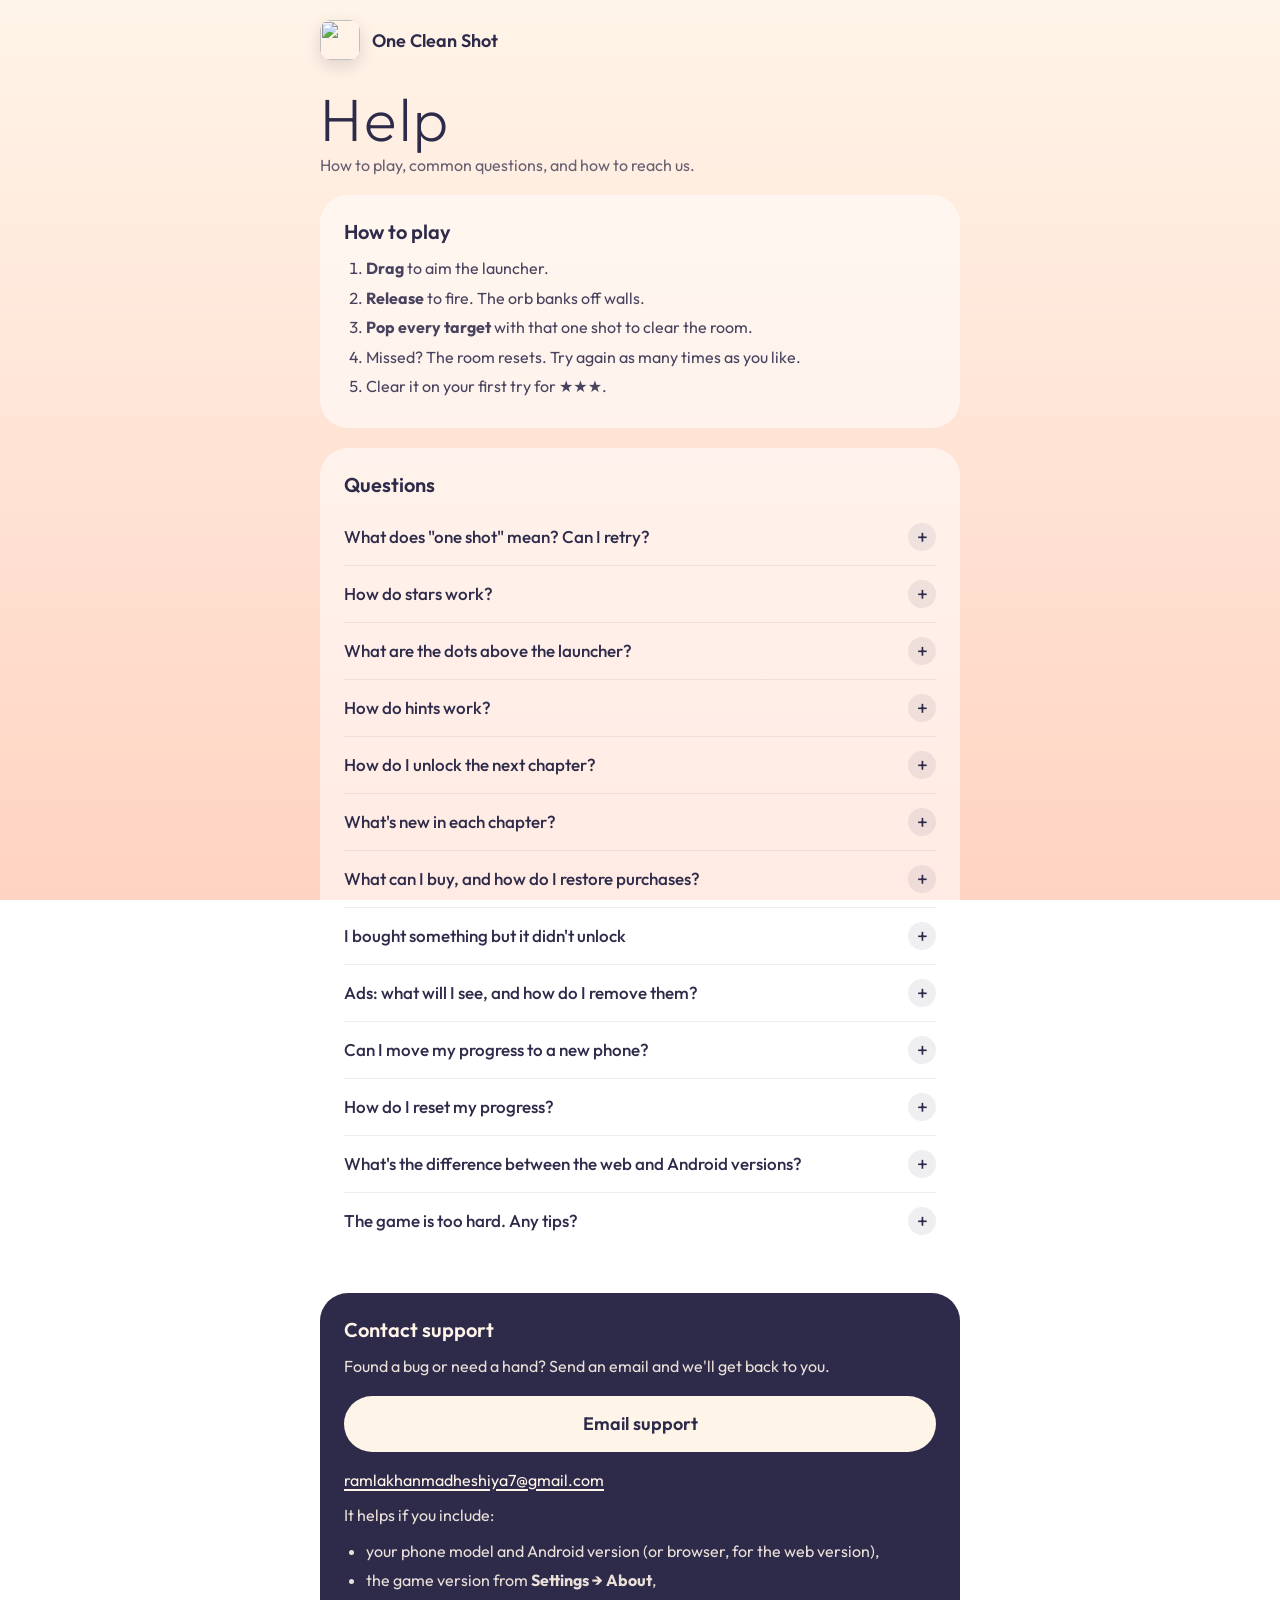
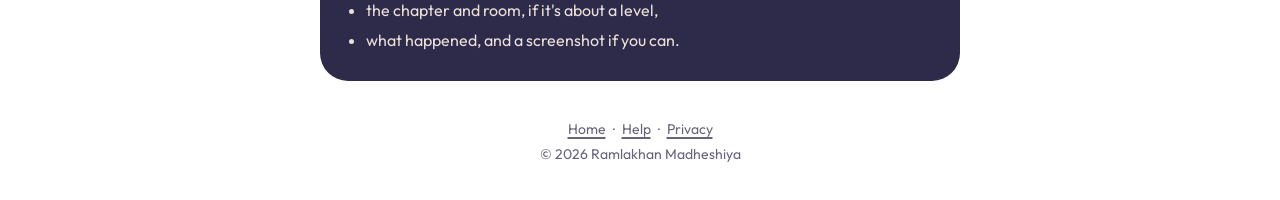
==== web/help/index.html @ 8e04a860 "One shot per room, Drift chapter, paced levels, shop and sharing - One shot per room: a miss resets " ====
<!doctype html>
<html lang="en">
<head>
<meta charset="utf-8">
<meta name="viewport" content="width=device-width, initial-scale=1, viewport-fit=cover">
<title>Help · One Clean Shot</title>
<meta name="description" content="How to play One Clean Shot, answers to common questions about stars, hints, chapters, purchases and ads, and how to contact support.">
<meta name="theme-color" content="#FFF4E8">
<link rel="icon" href="../icon.svg" type="image/svg+xml">
<link rel="preconnect" href="https://fonts.googleapis.com">
<link rel="preconnect" href="https://fonts.gstatic.com" crossorigin>
<link href="https://fonts.googleapis.com/css2?family=Outfit:wght@250;400;500;600&display=swap" rel="stylesheet">
<style>
  :root {
    --ink: #2D2A4A; --muted: rgba(45,42,74,.72); --body: rgba(45,42,74,.88); --faint: rgba(45,42,74,.08);
    --top: #FFF4E8; --bottom: #FFD3C2; --accent: #FF8A5B; --target: #FF5D5D;
  }
  * { box-sizing: border-box; }
  html, body { margin: 0; min-height: 100%; }
  body {
    font-family: Outfit, system-ui, -apple-system, "Segoe UI", sans-serif;
    color: var(--ink);
    background: linear-gradient(180deg, var(--top), var(--bottom)) fixed;
    padding: max(20px, env(safe-area-inset-top)) max(16px, env(safe-area-inset-right)) max(32px, env(safe-area-inset-bottom)) max(16px, env(safe-area-inset-left));
    -webkit-font-smoothing: antialiased;
    overflow-wrap: break-word;
  }
  .wrap { max-width: 640px; margin: 0 auto; }
  a { color: var(--ink); text-decoration-thickness: 1.5px; text-underline-offset: 3px; }
  a:focus-visible, summary:focus-visible { outline: 3px solid var(--accent); outline-offset: 3px; border-radius: 8px; }
  .skip { position: absolute; left: -9999px; }
  .skip:focus { left: 16px; top: 16px; background: var(--ink); color: var(--top); padding: 10px 16px; border-radius: 999px; z-index: 10; }
  .site { display: flex; align-items: center; gap: 12px; font-weight: 600; font-size: 18px; text-decoration: none; width: fit-content; }
  .site img { width: 40px; height: 40px; border-radius: 11px; box-shadow: 0 6px 16px rgba(45,42,74,.15); }
  h1 { font-weight: 250; font-size: clamp(40px, 11vw, 60px); letter-spacing: .04em; margin: 28px 0 4px; line-height: 1.05; }
  .lede { color: var(--muted); font-size: 16px; margin: 0 0 8px; }
  .card { background: rgba(255,255,255,.55); border-radius: 28px; padding: 24px; margin-top: 20px; }
  .card h2 { font-size: 20px; font-weight: 600; margin: 0 0 12px; }
  .card p, .card li { color: var(--body); line-height: 1.6; font-size: 16px; }
  .card p { margin: 0 0 10px; }
  .card p:last-child, .card ul:last-child, .card ol:last-child { margin-bottom: 0; }
  .card ol, .card ul { margin: 0 0 10px; padding-left: 22px; }
  .card li { margin-bottom: 4px; }
  details { border-top: 1px solid var(--faint); }
  details:first-of-type { border-top: 0; }
  summary { cursor: pointer; list-style: none; display: flex; justify-content: space-between; align-items: center; gap: 12px;
    padding: 14px 0; font-weight: 500; font-size: 17px; line-height: 1.35; }
  summary::-webkit-details-marker { display: none; }
  summary::after { content: "+"; flex: none; width: 28px; height: 28px; border-radius: 50%; background: var(--faint);
    display: grid; place-items: center; font-weight: 400; font-size: 20px; line-height: 1; transition: transform .15s ease; }
  details[open] > summary::after { transform: rotate(45deg); }
  details > div { padding: 0 0 16px; }
  .chips { list-style: none; padding: 0 !important; display: grid; gap: 8px; }
  .chips li { display: flex; gap: 12px; align-items: baseline; margin: 0; }
  .chips b { flex: none; min-width: 56px; border-radius: 10px; padding: 3px 8px; font-size: 13px; font-weight: 500; text-align: center; }
  .contact { background: var(--ink); color: var(--top); }
  .contact h2 { color: var(--top); }
  .contact p, .contact li { color: rgba(255,244,232,.9); }
  .contact a:focus-visible { outline-color: var(--accent); }
  .btn { display: flex; align-items: center; justify-content: center; gap: 10px; width: 100%; min-height: 56px; border-radius: 999px;
    background: var(--top); color: var(--ink); font: 600 18px Outfit, system-ui, sans-serif; text-decoration: none; margin: 16px 0;
    padding: 8px 16px; text-align: center; transition: transform .12s ease; }
  .btn:active { transform: scale(.96); }
  .email { font-size: 15px; word-break: break-all; }
  .email a { color: var(--top); }
  footer { color: var(--muted); font-size: 14px; margin-top: 36px; line-height: 1.8; text-align: center; }
  footer a { color: inherit; }
  footer nav a { margin: 0 4px; }
</style>
</head>
<body>
<a class="skip" href="#content">Skip to content</a>
<div class="wrap">
  <header>
    <a class="site" href="../"><img src="../icon.svg" alt="" width="40" height="40">One Clean Shot</a>
  </header>

  <main id="content">
    <h1>Help</h1>
    <p class="lede">How to play, common questions, and how to reach us.</p>

    <section class="card" aria-labelledby="how">
      <h2 id="how">How to play</h2>
      <ol>
        <li><b>Drag</b> to aim the launcher.</li>
        <li><b>Release</b> to fire. The orb banks off walls.</li>
        <li><b>Pop every target</b> with that one shot to clear the room.</li>
        <li>Missed? The room resets. Try again as many times as you like.</li>
        <li>Clear it on your first try for <b>★★★</b>.</li>
      </ol>
    </section>

    <section class="card" aria-labelledby="faq">
      <h2 id="faq">Questions</h2>

      <details>
        <summary>What does "one shot" mean? Can I retry?</summary>
        <div><p>Each attempt is a single shot: one orb that has to pop every target in the room. If it misses, the room resets so you can try again. Tries are unlimited.</p></div>
      </details>

      <details>
        <summary>How do stars work?</summary>
        <div><ul>
          <li><b>★★★</b> first try, without a hint.</li>
          <li><b>★★</b> within three tries, or first try with a hint.</li>
          <li><b>★</b> any clear after that.</li>
        </ul></div>
      </details>

      <details>
        <summary>What are the dots above the launcher?</summary>
        <div><p>They show how many bounces your shot may make in this room. Plan your angle so the orb reaches every target within that many bounces.</p></div>
      </details>

      <details>
        <summary>How do hints work?</summary>
        <div><p>You get <b>3 free hints a day</b>, refilled at midnight in your local time. If you're out, the Android app offers an optional short video to earn one more hint. It always asks first, and if no video is available the hint is free.</p></div>
      </details>

      <details>
        <summary>How do I unlock the next chapter?</summary>
        <div><p>Clear <b>15 rooms</b> in a chapter to open the next one. There are 9 chapters of 40 rooms, 360 rooms in total.</p></div>
      </details>

      <details>
        <summary>What's new in each chapter?</summary>
        <div><ul class="chips">
          <li><b style="background:#FFD3C2">Dawn</b><span>Plain walls. Learn the bank shot.</span></li>
          <li><b style="background:#B7E4DA;color:#173A45">Glass</b><span>Glass panes break after one bounce.</span></li>
          <li><b style="background:#23204A;color:#F1EEFF">Void</b><span>Dark blocks swallow the orb; round bumpers bounce it.</span></li>
          <li><b style="background:#5E4485;color:#FFF1F7">Shift</b><span>Portals send the orb somewhere else.</span></li>
          <li><b style="background:#0F1328;color:#E9EDFF">Prism</b><span>Prisms split the orb; ringed targets need two passes.</span></li>
          <li><b style="background:#C9D7B0;color:#27352A">Gate</b><span>Hit the switch to dissolve the gates.</span></li>
          <li><b style="background:#4A2A14;color:#FFF2DD">Spark</b><span>Flying through a spark adds a bounce.</span></li>
          <li><b style="background:#E8B4A6;color:#3E2430">Turn</b><span>Pivot walls turn 90° when hit.</span></li>
          <li><b style="background:#CFE3F5;color:#1E3A55">Drift</b><span>Platforms slide while the orb is flying.</span></li>
        </ul></div>
      </details>

      <details>
        <summary>What can I buy, and how do I restore purchases?</summary>
        <div><p>All purchases are optional and one-time (no subscriptions), through Google Play on Android:</p>
        <ul>
          <li><b>Complete pack</b>: everything below.</li>
          <li><b>Supporter pack</b>: no banner ads, and every hint is free.</li>
          <li><b>Every level</b>: all rooms open right away.</li>
          <li><b>Orb pack</b>: extra orb styles and trails.</li>
          <li><b>Theme pack</b>: extra colour themes.</li>
          <li><b>Tip jar</b>: a thank-you, if you'd like.</li>
        </ul>
        <p>Purchases belong to your Google account. On a new phone or after reinstalling, open the shop and tap <b>Restore purchases</b>.</p></div>
      </details>

      <details>
        <summary>I bought something but it didn't unlock</summary>
        <div><ol>
          <li>Check you're online and signed in to the same Google account you bought with.</li>
          <li>Open the shop and tap <b>Restore purchases</b>.</li>
          <li>Close the game completely and open it again.</li>
          <li>Payments can stay "pending" for a while; it unlocks once Google Play confirms it.</li>
        </ol><p>Still stuck? <a href="#contact">Contact support</a> with your Google Play order number (it starts with GPA.) and we'll sort it out.</p></div>
      </details>

      <details>
        <summary>Ads: what will I see, and how do I remove them?</summary>
        <div><p>On Android there's a small banner at the bottom, plus reward videos that only play when you choose to watch one (for a hint, or a 6-hour try of the Orb or Theme pack). There are <b>never</b> full-screen interstitial ads. The <b>Supporter pack</b> or <b>Complete pack</b> removes the banner and makes every hint free. Where consent applies, you can change it any time with <b>Settings → Ad privacy choices</b>. The web version has no ads. See the <a href="../privacy/">Privacy policy</a> for details.</p></div>
      </details>

      <details>
        <summary>Can I move my progress to a new phone?</summary>
        <div><p>Not at the moment. There's no account or cloud save, so progress and stars are stored only on the device you play on. Purchases do carry over: use <b>Restore purchases</b> on the new phone.</p></div>
      </details>

      <details>
        <summary>How do I reset my progress?</summary>
        <div><p>Go to <b>Settings → Reset progress</b>. This clears your rooms and stars on this device and can't be undone. Purchases aren't affected.</p></div>
      </details>

      <details>
        <summary>What's the difference between the web and Android versions?</summary>
        <div><p>Same rooms and rules. The web version has no ads and no purchases, and saves progress in your browser, so clearing site data erases it. The Android app adds the optional shop and shows a small banner ad.</p></div>
      </details>

      <details>
        <summary>The game is too hard. Any tips?</summary>
        <div><ul>
          <li>Count the bounce dots first: the solution makes exactly that many bounces. Then trace the path backwards from the last target.</li>
          <li>Hold your finger still for a moment while aiming: the aim slows down for fine adjustments.</li>
          <li>After a miss, the room shows your last path faintly. Nudge from there.</li>
          <li>Use a hint. You get 3 free every day.</li>
          <li>Explore: 15 clears open the next chapter, so a tough room late in a chapter never blocks you.</li>
        </ul></div>
      </details>
    </section>

    <section class="card contact" id="contact" aria-labelledby="contact-h">
      <h2 id="contact-h">Contact support</h2>
      <p>Found a bug or need a hand? Send an email and we'll get back to you.</p>
      <a class="btn" href="mailto:ramlakhanmadheshiya7@gmail.com?subject=One%20Clean%20Shot%20help">Email support</a>
      <p class="email"><a href="mailto:ramlakhanmadheshiya7@gmail.com?subject=One%20Clean%20Shot%20help">ramlakhanmadheshiya7@gmail.com</a></p>
      <p>It helps if you include:</p>
      <ul>
        <li>your phone model and Android version (or browser, for the web version),</li>
        <li>the game version from <b>Settings → About</b>,</li>
        <li>the chapter and room, if it's about a level,</li>
        <li>what happened, and a screenshot if you can.</li>
      </ul>
    </section>
  </main>

  <footer>
    <nav aria-label="Site"><a href="../">Home</a> · <a href="./" aria-current="page">Help</a> · <a href="../privacy/">Privacy</a></nav>
    © 2026 Ramlakhan Madheshiya
  </footer>
</div>
</body>
</html>
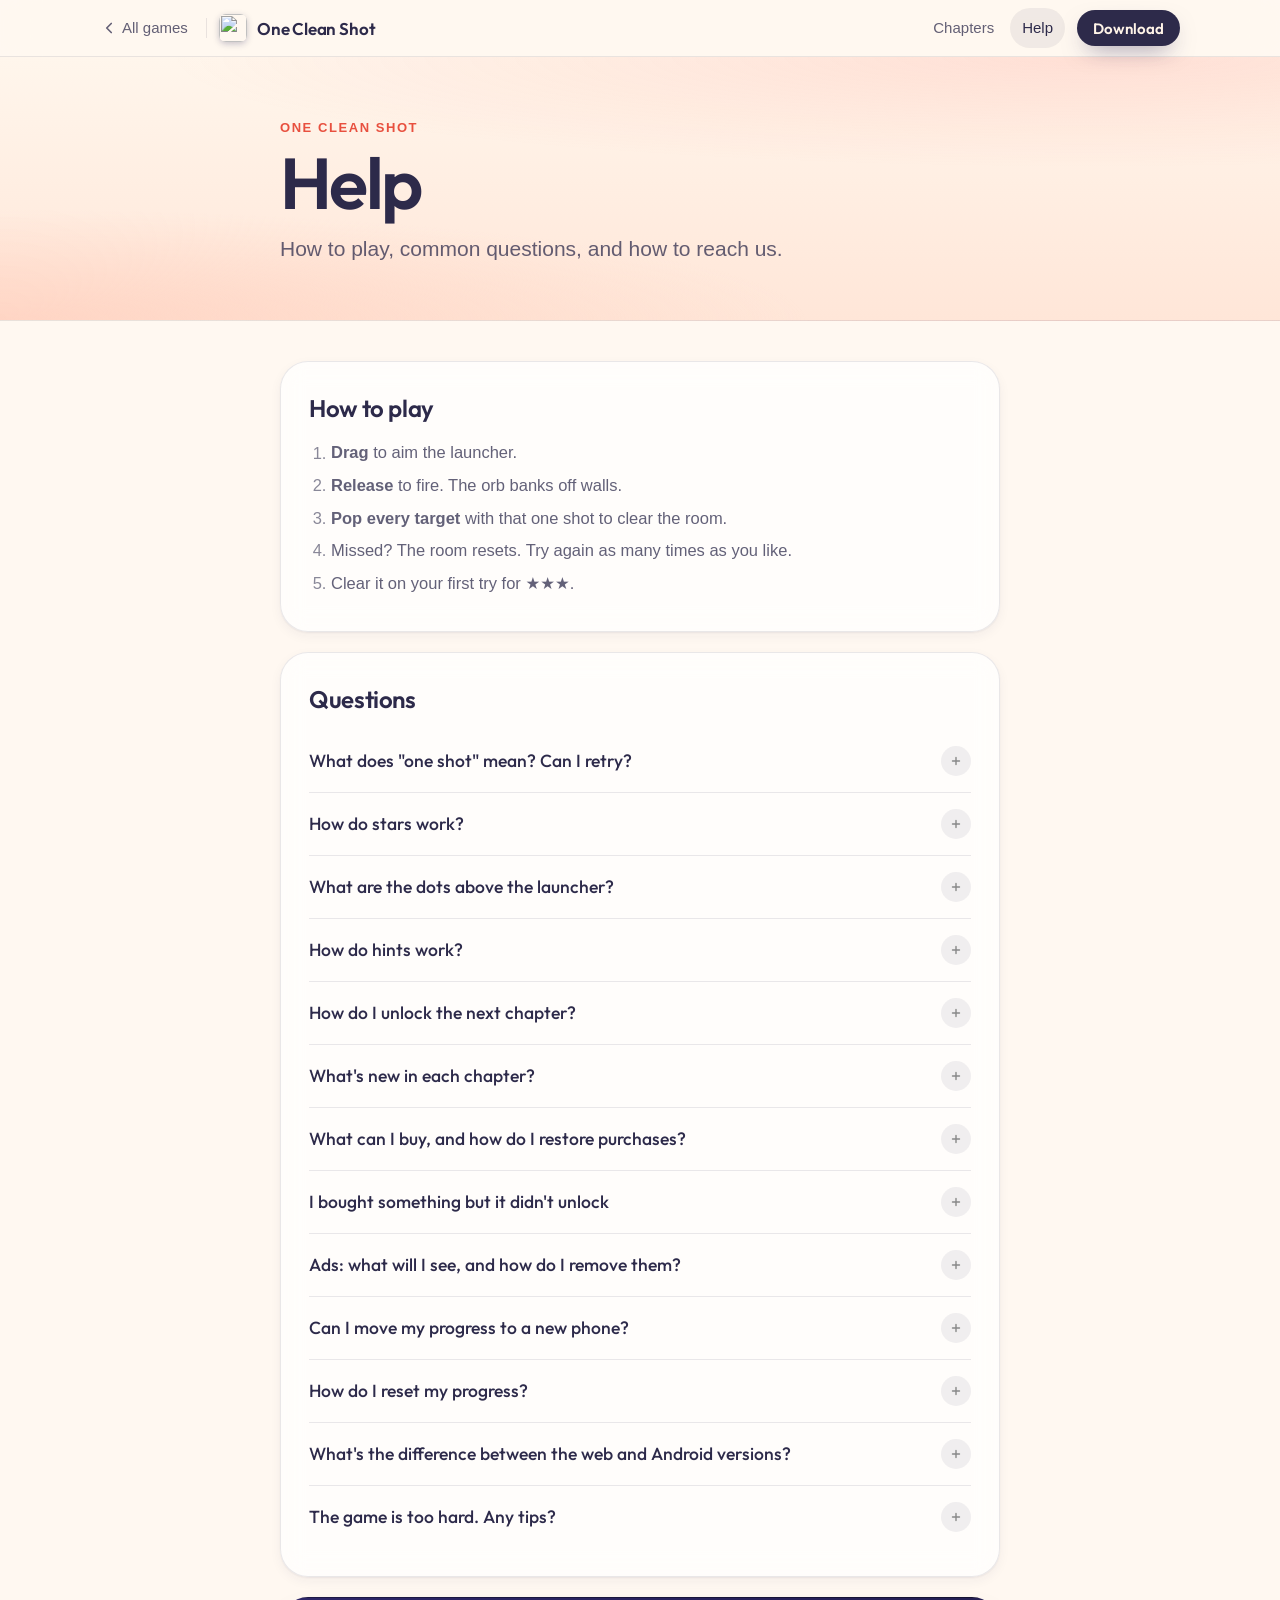
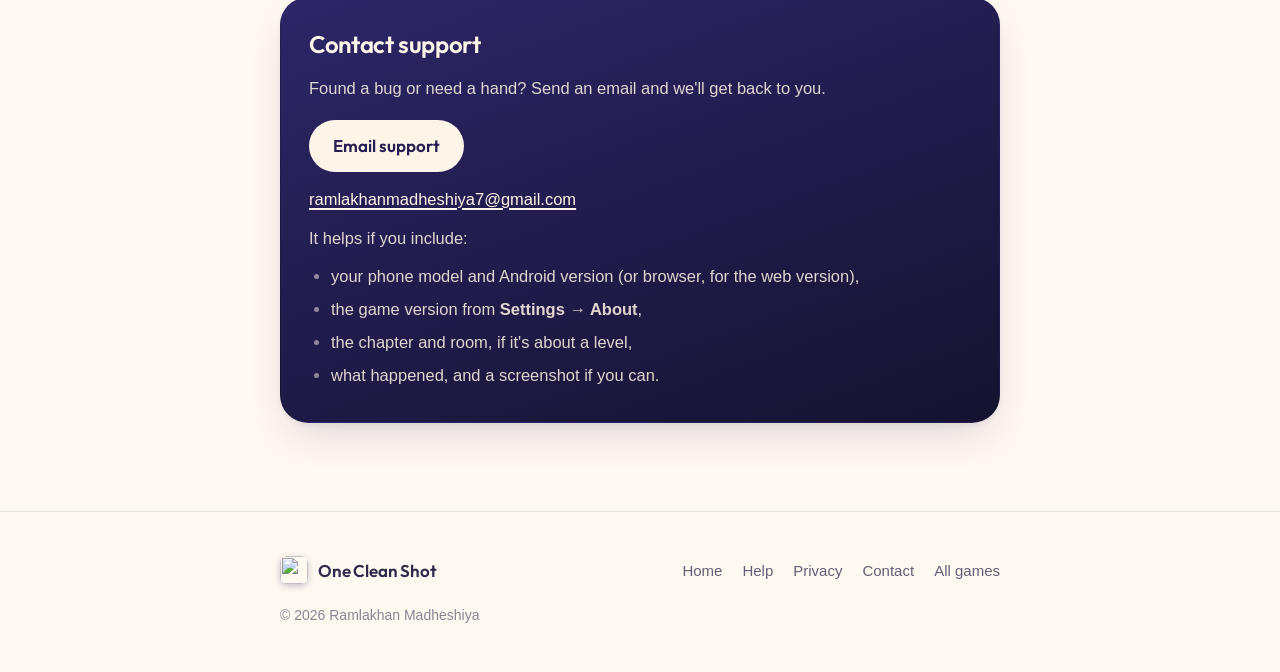
==== commit 16b93543: "Share video on Save, steady Drift platforms, redesigned website - Save makes a 9:16 MP4 with music: " ====
--- a/web/help/index.html
+++ b/web/help/index.html
@@ -5,213 +5,183 @@
 <meta name="viewport" content="width=device-width, initial-scale=1, viewport-fit=cover">
 <title>Help · One Clean Shot</title>
 <meta name="description" content="How to play One Clean Shot, answers to common questions about stars, hints, chapters, purchases and ads, and how to contact support.">
-<meta name="theme-color" content="#FFF4E8">
+<meta name="theme-color" content="#FFF6EC" media="(prefers-color-scheme: light)">
+<meta name="theme-color" content="#241E52" media="(prefers-color-scheme: dark)">
 <link rel="icon" href="../icon.svg" type="image/svg+xml">
 <link rel="preconnect" href="https://fonts.googleapis.com">
 <link rel="preconnect" href="https://fonts.gstatic.com" crossorigin>
-<link href="https://fonts.googleapis.com/css2?family=Outfit:wght@250;400;500;600&display=swap" rel="stylesheet">
-<style>
-  :root {
-    --ink: #2D2A4A; --muted: rgba(45,42,74,.72); --body: rgba(45,42,74,.88); --faint: rgba(45,42,74,.08);
-    --top: #FFF4E8; --bottom: #FFD3C2; --accent: #FF8A5B; --target: #FF5D5D;
-  }
-  * { box-sizing: border-box; }
-  html, body { margin: 0; min-height: 100%; }
-  body {
-    font-family: Outfit, system-ui, -apple-system, "Segoe UI", sans-serif;
-    color: var(--ink);
-    background: linear-gradient(180deg, var(--top), var(--bottom)) fixed;
-    padding: max(20px, env(safe-area-inset-top)) max(16px, env(safe-area-inset-right)) max(32px, env(safe-area-inset-bottom)) max(16px, env(safe-area-inset-left));
-    -webkit-font-smoothing: antialiased;
-    overflow-wrap: break-word;
-  }
-  .wrap { max-width: 640px; margin: 0 auto; }
-  a { color: var(--ink); text-decoration-thickness: 1.5px; text-underline-offset: 3px; }
-  a:focus-visible, summary:focus-visible { outline: 3px solid var(--accent); outline-offset: 3px; border-radius: 8px; }
-  .skip { position: absolute; left: -9999px; }
-  .skip:focus { left: 16px; top: 16px; background: var(--ink); color: var(--top); padding: 10px 16px; border-radius: 999px; z-index: 10; }
-  .site { display: flex; align-items: center; gap: 12px; font-weight: 600; font-size: 18px; text-decoration: none; width: fit-content; }
-  .site img { width: 40px; height: 40px; border-radius: 11px; box-shadow: 0 6px 16px rgba(45,42,74,.15); }
-  h1 { font-weight: 250; font-size: clamp(40px, 11vw, 60px); letter-spacing: .04em; margin: 28px 0 4px; line-height: 1.05; }
-  .lede { color: var(--muted); font-size: 16px; margin: 0 0 8px; }
-  .card { background: rgba(255,255,255,.55); border-radius: 28px; padding: 24px; margin-top: 20px; }
-  .card h2 { font-size: 20px; font-weight: 600; margin: 0 0 12px; }
-  .card p, .card li { color: var(--body); line-height: 1.6; font-size: 16px; }
-  .card p { margin: 0 0 10px; }
-  .card p:last-child, .card ul:last-child, .card ol:last-child { margin-bottom: 0; }
-  .card ol, .card ul { margin: 0 0 10px; padding-left: 22px; }
-  .card li { margin-bottom: 4px; }
-  details { border-top: 1px solid var(--faint); }
-  details:first-of-type { border-top: 0; }
-  summary { cursor: pointer; list-style: none; display: flex; justify-content: space-between; align-items: center; gap: 12px;
-    padding: 14px 0; font-weight: 500; font-size: 17px; line-height: 1.35; }
-  summary::-webkit-details-marker { display: none; }
-  summary::after { content: "+"; flex: none; width: 28px; height: 28px; border-radius: 50%; background: var(--faint);
-    display: grid; place-items: center; font-weight: 400; font-size: 20px; line-height: 1; transition: transform .15s ease; }
-  details[open] > summary::after { transform: rotate(45deg); }
-  details > div { padding: 0 0 16px; }
-  .chips { list-style: none; padding: 0 !important; display: grid; gap: 8px; }
-  .chips li { display: flex; gap: 12px; align-items: baseline; margin: 0; }
-  .chips b { flex: none; min-width: 56px; border-radius: 10px; padding: 3px 8px; font-size: 13px; font-weight: 500; text-align: center; }
-  .contact { background: var(--ink); color: var(--top); }
-  .contact h2 { color: var(--top); }
-  .contact p, .contact li { color: rgba(255,244,232,.9); }
-  .contact a:focus-visible { outline-color: var(--accent); }
-  .btn { display: flex; align-items: center; justify-content: center; gap: 10px; width: 100%; min-height: 56px; border-radius: 999px;
-    background: var(--top); color: var(--ink); font: 600 18px Outfit, system-ui, sans-serif; text-decoration: none; margin: 16px 0;
-    padding: 8px 16px; text-align: center; transition: transform .12s ease; }
-  .btn:active { transform: scale(.96); }
-  .email { font-size: 15px; word-break: break-all; }
-  .email a { color: var(--top); }
-  footer { color: var(--muted); font-size: 14px; margin-top: 36px; line-height: 1.8; text-align: center; }
-  footer a { color: inherit; }
-  footer nav a { margin: 0 4px; }
-</style>
+<link href="https://fonts.googleapis.com/css2?family=Outfit:wght@300;400;500;600&display=swap" rel="stylesheet">
+<link rel="stylesheet" href="../assets/site.css">
 </head>
 <body>
 <a class="skip" href="#content">Skip to content</a>
-<div class="wrap">
-  <header>
-    <a class="site" href="../"><img src="../icon.svg" alt="" width="40" height="40">One Clean Shot</a>
-  </header>
 
-  <main id="content">
-    <h1>Help</h1>
-    <p class="lede">How to play, common questions, and how to reach us.</p>
+<header class="nav">
+  <div class="container nav-inner">
+    <a class="nav-back" href="/games/" aria-label="All games">
+      <svg viewBox="0 0 24 24" fill="none" stroke="currentColor" stroke-width="2.2" stroke-linecap="round" stroke-linejoin="round" aria-hidden="true"><path d="m15 18-6-6 6-6"/></svg><span>All games</span>
+    </a>
+    <span class="nav-sep" aria-hidden="true"></span>
+    <a class="brand" href="../"><img src="../icon.svg" alt="" width="28" height="28">One Clean Shot</a>
+    <nav class="nav-links" aria-label="Site">
+      <a href="../#chapters">Chapters</a>
+      <a href="./" aria-current="page">Help</a>
+      <a class="btn btn-primary btn-sm" href="../#download">Download</a>
+    </nav>
+  </div>
+</header>
 
-    <section class="card" aria-labelledby="how">
-      <h2 id="how">How to play</h2>
-      <ol>
-        <li><b>Drag</b> to aim the launcher.</li>
-        <li><b>Release</b> to fire. The orb banks off walls.</li>
-        <li><b>Pop every target</b> with that one shot to clear the room.</li>
-        <li>Missed? The room resets. Try again as many times as you like.</li>
-        <li>Clear it on your first try for <b>★★★</b>.</li>
-      </ol>
-    </section>
+<main id="content">
+  <section class="page-head">
+    <div class="container narrow">
+      <p class="eyebrow">One Clean Shot</p>
+      <h1 class="h-xl">Help</h1>
+      <p class="lede">How to play, common questions, and how to reach us.</p>
+    </div>
+  </section>
 
-    <section class="card" aria-labelledby="faq">
-      <h2 id="faq">Questions</h2>
+  <div class="page-body">
+    <div class="container narrow stack">
+      <section class="card prose" aria-labelledby="how">
+        <h2 id="how">How to play</h2>
+        <ol>
+          <li><b>Drag</b> to aim the launcher.</li>
+          <li><b>Release</b> to fire. The orb banks off walls.</li>
+          <li><b>Pop every target</b> with that one shot to clear the room.</li>
+          <li>Missed? The room resets. Try again as many times as you like.</li>
+          <li>Clear it on your first try for <b>★★★</b>.</li>
+        </ol>
+      </section>
 
-      <details>
-        <summary>What does "one shot" mean? Can I retry?</summary>
-        <div><p>Each attempt is a single shot: one orb that has to pop every target in the room. If it misses, the room resets so you can try again. Tries are unlimited.</p></div>
-      </details>
+      <section class="card prose faq" aria-labelledby="faq">
+        <h2 id="faq">Questions</h2>
 
-      <details>
-        <summary>How do stars work?</summary>
-        <div><ul>
-          <li><b>★★★</b> first try, without a hint.</li>
-          <li><b>★★</b> within three tries, or first try with a hint.</li>
-          <li><b>★</b> any clear after that.</li>
-        </ul></div>
-      </details>
+        <details>
+          <summary>What does "one shot" mean? Can I retry?</summary>
+          <div><p>Each attempt is a single shot: one orb that has to pop every target in the room. If it misses, the room resets so you can try again. Tries are unlimited.</p></div>
+        </details>
 
-      <details>
-        <summary>What are the dots above the launcher?</summary>
-        <div><p>They show how many bounces your shot may make in this room. Plan your angle so the orb reaches every target within that many bounces.</p></div>
-      </details>
+        <details>
+          <summary>How do stars work?</summary>
+          <div><ul>
+            <li><b>★★★</b> first try, without a hint.</li>
+            <li><b>★★</b> within three tries, or first try with a hint.</li>
+            <li><b>★</b> any clear after that.</li>
+          </ul></div>
+        </details>
 
-      <details>
-        <summary>How do hints work?</summary>
-        <div><p>You get <b>3 free hints a day</b>, refilled at midnight in your local time. If you're out, the Android app offers an optional short video to earn one more hint. It always asks first, and if no video is available the hint is free.</p></div>
-      </details>
+        <details>
+          <summary>What are the dots above the launcher?</summary>
+          <div><p>They show how many bounces your shot may make in this room. Plan your angle so the orb reaches every target within that many bounces.</p></div>
+        </details>
 
-      <details>
-        <summary>How do I unlock the next chapter?</summary>
-        <div><p>Clear <b>15 rooms</b> in a chapter to open the next one. There are 9 chapters of 40 rooms, 360 rooms in total.</p></div>
-      </details>
+        <details>
+          <summary>How do hints work?</summary>
+          <div><p>You get <b>3 free hints a day</b>, refilled at midnight in your local time. If you're out, the Android app offers an optional short video to earn one more hint. It always asks first, and if no video is available the hint is free.</p></div>
+        </details>
 
-      <details>
-        <summary>What's new in each chapter?</summary>
-        <div><ul class="chips">
-          <li><b style="background:#FFD3C2">Dawn</b><span>Plain walls. Learn the bank shot.</span></li>
-          <li><b style="background:#B7E4DA;color:#173A45">Glass</b><span>Glass panes break after one bounce.</span></li>
-          <li><b style="background:#23204A;color:#F1EEFF">Void</b><span>Dark blocks swallow the orb; round bumpers bounce it.</span></li>
-          <li><b style="background:#5E4485;color:#FFF1F7">Shift</b><span>Portals send the orb somewhere else.</span></li>
-          <li><b style="background:#0F1328;color:#E9EDFF">Prism</b><span>Prisms split the orb; ringed targets need two passes.</span></li>
-          <li><b style="background:#C9D7B0;color:#27352A">Gate</b><span>Hit the switch to dissolve the gates.</span></li>
-          <li><b style="background:#4A2A14;color:#FFF2DD">Spark</b><span>Flying through a spark adds a bounce.</span></li>
-          <li><b style="background:#E8B4A6;color:#3E2430">Turn</b><span>Pivot walls turn 90° when hit.</span></li>
-          <li><b style="background:#CFE3F5;color:#1E3A55">Drift</b><span>Platforms slide while the orb is flying.</span></li>
-        </ul></div>
-      </details>
+        <details>
+          <summary>How do I unlock the next chapter?</summary>
+          <div><p>Clear <b>15 rooms</b> in a chapter to open the next one. There are 9 chapters of 40 rooms, 360 rooms in total.</p></div>
+        </details>
 
-      <details>
-        <summary>What can I buy, and how do I restore purchases?</summary>
-        <div><p>All purchases are optional and one-time (no subscriptions), through Google Play on Android:</p>
+        <details>
+          <summary>What's new in each chapter?</summary>
+          <div><ul class="chips">
+            <li><b class="c-dawn">Dawn</b><span>Plain walls. Learn the bank shot.</span></li>
+            <li><b class="c-drift">Drift</b><span>Platforms never stop sliding: time your release.</span></li>
+            <li><b class="c-glass">Glass</b><span>Glass panes break after one bounce.</span></li>
+            <li><b class="c-gate">Gate</b><span>Hit the switch to dissolve the gates.</span></li>
+            <li><b class="c-turn">Turn</b><span>Pivot walls turn 90° when hit.</span></li>
+            <li><b class="c-shift">Shift</b><span>Portals send the orb somewhere else.</span></li>
+            <li><b class="c-void">Void</b><span>Dark blocks swallow the orb; round bumpers bounce it.</span></li>
+            <li><b class="c-spark">Spark</b><span>Flying through a spark adds a bounce.</span></li>
+            <li><b class="c-prism">Prism</b><span>Prisms split the orb; ringed targets need two passes.</span></li>
+          </ul></div>
+        </details>
+
+        <details>
+          <summary>What can I buy, and how do I restore purchases?</summary>
+          <div><p>All purchases are optional and one-time (no subscriptions), through Google Play on Android:</p>
+          <ul>
+            <li><b>Complete pack</b>: everything below.</li>
+            <li><b>Supporter pack</b>: no banner ads, and every hint is free.</li>
+            <li><b>Level keys</b>: open any locked room for good (₹30 each, 10% off for 5 or more; or watch a video for a free key, up to 3 a day).</li>
+            <li><b>Orb pack</b>: extra orb styles and trails.</li>
+            <li><b>Theme pack</b>: extra colour themes.</li>
+            <li><b>Tip jar</b>: a thank-you, if you'd like.</li>
+          </ul>
+          <p>Purchases belong to your Google account. On a new phone or after reinstalling, open the shop and tap <b>Restore purchases</b>.</p></div>
+        </details>
+
+        <details>
+          <summary>I bought something but it didn't unlock</summary>
+          <div><ol>
+            <li>Check you're online and signed in to the same Google account you bought with.</li>
+            <li>Open the shop and tap <b>Restore purchases</b>.</li>
+            <li>Close the game completely and open it again.</li>
+            <li>Payments can stay "pending" for a while; it unlocks once Google Play confirms it.</li>
+          </ol><p>Still stuck? <a href="#contact">Contact support</a> with your Google Play order number (it starts with GPA.) and we'll sort it out.</p></div>
+        </details>
+
+        <details>
+          <summary>Ads: what will I see, and how do I remove them?</summary>
+          <div><p>On Android there's a small banner at the bottom, plus reward videos that only play when you choose to watch one (for a hint, a level key, or a one-hour try of the Orb or Theme pack). There are <b>never</b> full-screen interstitial ads. The <b>Supporter pack</b> or <b>Complete pack</b> removes the banner and makes every hint free. Where consent applies, you can change it any time with <b>Settings → Ad privacy choices</b>. The web version has no ads. See the <a href="../privacy/">Privacy policy</a> for details.</p></div>
+        </details>
+
+        <details>
+          <summary>Can I move my progress to a new phone?</summary>
+          <div><p>Not at the moment. There's no account or cloud save, so progress and stars are stored only on the device you play on. Purchases do carry over: use <b>Restore purchases</b> on the new phone.</p></div>
+        </details>
+
+        <details>
+          <summary>How do I reset my progress?</summary>
+          <div><p>Go to <b>Settings → Reset progress</b>. This clears your rooms and stars on this device and can't be undone. Purchases aren't affected.</p></div>
+        </details>
+
+        <details>
+          <summary>What's the difference between the web and Android versions?</summary>
+          <div><p>Same rooms and rules. The web version has no ads and no purchases, and saves progress in your browser, so clearing site data erases it. The Android app adds the optional shop and shows a small banner ad.</p></div>
+        </details>
+
+        <details>
+          <summary>The game is too hard. Any tips?</summary>
+          <div><ul>
+            <li>Count the bounce dots first: the solution makes exactly that many bounces. Then trace the path backwards from the last target.</li>
+            <li>Tap <b>Restart</b> for a fresh start at try 1, with all three stars on offer again.</li>
+            <li>After a miss, the room shows your last path faintly. Nudge from there.</li>
+            <li>Use a hint. You get 3 free every day.</li>
+            <li>Explore: 15 clears open the next chapter, so a tough room late in a chapter never blocks you.</li>
+          </ul></div>
+        </details>
+      </section>
+
+      <section class="card prose inverse" id="contact" aria-labelledby="contact-h">
+        <h2 id="contact-h">Contact support</h2>
+        <p>Found a bug or need a hand? Send an email and we'll get back to you.</p>
+        <a class="btn" href="mailto:ramlakhanmadheshiya7@gmail.com?subject=One%20Clean%20Shot%20help">Email support</a>
+        <p class="email"><a href="mailto:ramlakhanmadheshiya7@gmail.com?subject=One%20Clean%20Shot%20help">ramlakhanmadheshiya7@gmail.com</a></p>
+        <p>It helps if you include:</p>
         <ul>
-          <li><b>Complete pack</b>: everything below.</li>
-          <li><b>Supporter pack</b>: no banner ads, and every hint is free.</li>
-          <li><b>Every level</b>: all rooms open right away.</li>
-          <li><b>Orb pack</b>: extra orb styles and trails.</li>
-          <li><b>Theme pack</b>: extra colour themes.</li>
-          <li><b>Tip jar</b>: a thank-you, if you'd like.</li>
+          <li>your phone model and Android version (or browser, for the web version),</li>
+          <li>the game version from <b>Settings → About</b>,</li>
+          <li>the chapter and room, if it's about a level,</li>
+          <li>what happened, and a screenshot if you can.</li>
         </ul>
-        <p>Purchases belong to your Google account. On a new phone or after reinstalling, open the shop and tap <b>Restore purchases</b>.</p></div>
-      </details>
+      </section>
+  
+    </div>
+  </div>
+</main>
 
-      <details>
-        <summary>I bought something but it didn't unlock</summary>
-        <div><ol>
-          <li>Check you're online and signed in to the same Google account you bought with.</li>
-          <li>Open the shop and tap <b>Restore purchases</b>.</li>
-          <li>Close the game completely and open it again.</li>
-          <li>Payments can stay "pending" for a while; it unlocks once Google Play confirms it.</li>
-        </ol><p>Still stuck? <a href="#contact">Contact support</a> with your Google Play order number (it starts with GPA.) and we'll sort it out.</p></div>
-      </details>
-
-      <details>
-        <summary>Ads: what will I see, and how do I remove them?</summary>
-        <div><p>On Android there's a small banner at the bottom, plus reward videos that only play when you choose to watch one (for a hint, or a 6-hour try of the Orb or Theme pack). There are <b>never</b> full-screen interstitial ads. The <b>Supporter pack</b> or <b>Complete pack</b> removes the banner and makes every hint free. Where consent applies, you can change it any time with <b>Settings → Ad privacy choices</b>. The web version has no ads. See the <a href="../privacy/">Privacy policy</a> for details.</p></div>
-      </details>
-
-      <details>
-        <summary>Can I move my progress to a new phone?</summary>
-        <div><p>Not at the moment. There's no account or cloud save, so progress and stars are stored only on the device you play on. Purchases do carry over: use <b>Restore purchases</b> on the new phone.</p></div>
-      </details>
-
-      <details>
-        <summary>How do I reset my progress?</summary>
-        <div><p>Go to <b>Settings → Reset progress</b>. This clears your rooms and stars on this device and can't be undone. Purchases aren't affected.</p></div>
-      </details>
-
-      <details>
-        <summary>What's the difference between the web and Android versions?</summary>
-        <div><p>Same rooms and rules. The web version has no ads and no purchases, and saves progress in your browser, so clearing site data erases it. The Android app adds the optional shop and shows a small banner ad.</p></div>
-      </details>
-
-      <details>
-        <summary>The game is too hard. Any tips?</summary>
-        <div><ul>
-          <li>Count the bounce dots first: the solution makes exactly that many bounces. Then trace the path backwards from the last target.</li>
-          <li>Hold your finger still for a moment while aiming: the aim slows down for fine adjustments.</li>
-          <li>After a miss, the room shows your last path faintly. Nudge from there.</li>
-          <li>Use a hint. You get 3 free every day.</li>
-          <li>Explore: 15 clears open the next chapter, so a tough room late in a chapter never blocks you.</li>
-        </ul></div>
-      </details>
-    </section>
-
-    <section class="card contact" id="contact" aria-labelledby="contact-h">
-      <h2 id="contact-h">Contact support</h2>
-      <p>Found a bug or need a hand? Send an email and we'll get back to you.</p>
-      <a class="btn" href="mailto:ramlakhanmadheshiya7@gmail.com?subject=One%20Clean%20Shot%20help">Email support</a>
-      <p class="email"><a href="mailto:ramlakhanmadheshiya7@gmail.com?subject=One%20Clean%20Shot%20help">ramlakhanmadheshiya7@gmail.com</a></p>
-      <p>It helps if you include:</p>
-      <ul>
-        <li>your phone model and Android version (or browser, for the web version),</li>
-        <li>the game version from <b>Settings → About</b>,</li>
-        <li>the chapter and room, if it's about a level,</li>
-        <li>what happened, and a screenshot if you can.</li>
-      </ul>
-    </section>
-  </main>
-
-  <footer>
-    <nav aria-label="Site"><a href="../">Home</a> · <a href="./" aria-current="page">Help</a> · <a href="../privacy/">Privacy</a></nav>
-    © 2026 Ramlakhan Madheshiya
-  </footer>
-</div>
+<footer class="footer">
+  <div class="container narrow">
+    <div class="footer-top">
+      <a class="brand" href="../"><img src="../icon.svg" alt="" width="28" height="28">One Clean Shot</a>
+      <nav class="footer-links" aria-label="Site"><a href="../">Home</a> <a href="./" aria-current="page">Help</a> <a href="../privacy/">Privacy</a> <a href="mailto:ramlakhanmadheshiya7@gmail.com?subject=One%20Clean%20Shot%20help">Contact</a> <a href="/games/">All games</a></nav>
+    </div>
+    <p class="footer-meta">© 2026 Ramlakhan Madheshiya</p>
+  </div>
+</footer>
 </body>
 </html>
--- a/web/assets/site.css
+++ b/web/assets/site.css
@@ -0,0 +1,389 @@
+/* One Clean Shot — shared design system for the landing, help and privacy pages. */
+
+/* ---------- Tokens ---------- */
+:root {
+  color-scheme: light dark;
+  --indigo: #241E52;
+  --indigo-deep: #15122F;
+  --coral: #FF6B5B;
+  --cream: #FFF4E8;
+  --peach: #FFD3C2;
+
+  --bg: #FFF8F1;
+  --bg-tint: #FFEFE4;
+  --surface: rgba(255, 255, 255, .72);
+  --surface-solid: #FFFFFF;
+  --ink: #2D2A4A;
+  --ink-2: rgba(45, 42, 74, .74);
+  --ink-3: rgba(45, 42, 74, .56);
+  --line: rgba(45, 42, 74, .10);
+  --accent: #E8503F;          /* coral, darkened a touch for text contrast on cream */
+  --btn-bg: #2D2A4A;
+  --btn-fg: #FFF4E8;
+  --btn2-bg: rgba(45, 42, 74, .07);
+  --btn2-fg: #2D2A4A;
+  --nav-bg: rgba(255, 248, 241, .72);
+  --shadow-sm: 0 1px 2px rgba(36, 30, 82, .06), 0 4px 12px rgba(36, 30, 82, .05);
+  --shadow-md: 0 2px 6px rgba(36, 30, 82, .06), 0 18px 40px -12px rgba(36, 30, 82, .18);
+  --shadow-phone: 0 1px 0 rgba(255, 255, 255, .08) inset, 0 40px 70px -28px rgba(36, 30, 82, .55), 0 18px 30px -18px rgba(36, 30, 82, .35);
+  --hero-bg:
+    radial-gradient(120% 70% at 85% 0%, rgba(255, 107, 91, .16), transparent 60%),
+    radial-gradient(90% 60% at 0% 100%, rgba(255, 211, 194, .9), transparent 70%),
+    linear-gradient(180deg, #FFF6EC 0%, #FFE6D8 100%);
+  --trail: #2D2A4A;
+
+  --display: "Outfit", -apple-system, BlinkMacSystemFont, "SF Pro Display", "Segoe UI", system-ui, sans-serif;
+  --text: -apple-system, BlinkMacSystemFont, "SF Pro Text", "Segoe UI", Inter, Roboto, "Helvetica Neue", Arial, system-ui, sans-serif;
+  --radius-lg: 28px;
+  --radius-md: 20px;
+  --gutter: 20px;
+  --max: 1120px;
+  --ease: cubic-bezier(.2, .7, .2, 1);
+}
+
+@media (prefers-color-scheme: dark) {
+  :root {
+    --bg: #110F26;
+    --bg-tint: #17143A;
+    --surface: rgba(255, 255, 255, .055);
+    --surface-solid: #1B1840;
+    --ink: #F3F0FF;
+    --ink-2: rgba(243, 240, 255, .74);
+    --ink-3: rgba(243, 240, 255, .54);
+    --line: rgba(255, 255, 255, .10);
+    --accent: #FF8A7D;
+    --btn-bg: #FFF4E8;
+    --btn-fg: #241E52;
+    --btn2-bg: rgba(255, 255, 255, .09);
+    --btn2-fg: #F3F0FF;
+    --nav-bg: rgba(17, 15, 38, .68);
+    --shadow-sm: 0 1px 2px rgba(0, 0, 0, .3);
+    --shadow-md: 0 1px 0 rgba(255, 255, 255, .04) inset, 0 20px 40px -16px rgba(0, 0, 0, .6);
+    --shadow-phone: 0 1px 0 rgba(255, 255, 255, .10) inset, 0 0 0 1px rgba(255, 255, 255, .06), 0 40px 80px -30px rgba(0, 0, 0, .8);
+    --hero-bg:
+      radial-gradient(110% 70% at 85% 0%, rgba(255, 107, 91, .16), transparent 60%),
+      radial-gradient(90% 70% at 0% 100%, rgba(94, 68, 133, .45), transparent 70%),
+      linear-gradient(180deg, #241E52 0%, #110F26 100%);
+    --trail: #F3F0FF;
+  }
+}
+
+/* ---------- Base ---------- */
+*, *::before, *::after { box-sizing: border-box; }
+html { -webkit-text-size-adjust: 100%; scroll-behavior: smooth; scroll-padding-top: 72px; }
+@media (prefers-reduced-motion: reduce) { html { scroll-behavior: auto; } }
+body {
+  margin: 0;
+  background: var(--bg);
+  color: var(--ink);
+  font: 400 17px/1.55 var(--text);
+  -webkit-font-smoothing: antialiased;
+  -moz-osx-font-smoothing: grayscale;
+  text-rendering: optimizeLegibility;
+  overflow-wrap: break-word;
+  overflow-x: clip;
+}
+img, svg { display: block; max-width: 100%; }
+h1, h2, h3 { font-family: var(--display); color: var(--ink); margin: 0; letter-spacing: -.01em; }
+p { margin: 0; }
+a { color: inherit; text-decoration-thickness: 1.5px; text-underline-offset: 3px; }
+a:focus-visible, button:focus-visible, summary:focus-visible { outline: 3px solid var(--coral); outline-offset: 3px; border-radius: 10px; }
+b, strong { font-weight: 600; }
+.sr-only { position: absolute; width: 1px; height: 1px; overflow: hidden; clip: rect(0 0 0 0); white-space: nowrap; }
+.skip { position: absolute; left: -9999px; top: 12px; z-index: 100; background: var(--btn-bg); color: var(--btn-fg); padding: 10px 16px; border-radius: 999px; text-decoration: none; font-weight: 600; }
+.skip:focus { left: 16px; }
+
+.container { width: 100%; max-width: var(--max); margin: 0 auto; padding-inline: max(var(--gutter), env(safe-area-inset-left)) max(var(--gutter), env(safe-area-inset-right)); }
+.narrow { max-width: 760px; }
+section { position: relative; }
+.section { padding: 88px 0; }
+@media (min-width: 900px) { .section { padding: 128px 0; } }
+
+.eyebrow { font: 600 13px/1 var(--text); letter-spacing: .12em; text-transform: uppercase; color: var(--accent); margin-bottom: 14px; }
+.h-xl { font-weight: 600; font-size: clamp(44px, 11vw, 88px); line-height: .98; letter-spacing: -.035em; }
+.h-lg { font-weight: 600; font-size: clamp(34px, 7.4vw, 60px); line-height: 1.04; letter-spacing: -.03em; }
+.h-md { font-weight: 600; font-size: clamp(22px, 4.6vw, 26px); line-height: 1.2; letter-spacing: -.015em; }
+.lede { font-size: clamp(18px, 2.6vw, 21px); line-height: 1.5; color: var(--ink-2); max-width: 34em; }
+.muted { color: var(--ink-3); }
+.section-head { max-width: 720px; margin-bottom: 44px; }
+.section-head .lede { margin-top: 16px; }
+.center { text-align: center; margin-inline: auto; }
+.center .lede { margin-inline: auto; }
+
+/* ---------- Buttons ---------- */
+.btn {
+  display: inline-flex; align-items: center; justify-content: center; gap: 10px;
+  min-height: 52px; padding: 0 24px; border-radius: 999px;
+  font: 600 17px/1 var(--display); letter-spacing: 0; text-decoration: none; white-space: nowrap;
+  background: var(--btn2-bg); color: var(--btn2-fg);
+  transition: transform .2s var(--ease), background-color .2s var(--ease), box-shadow .2s var(--ease);
+}
+.btn svg { width: 20px; height: 20px; flex: none; }
+.btn:hover { transform: translateY(-1px); }
+.btn:active { transform: scale(.97); }
+.btn-primary { background: var(--btn-bg); color: var(--btn-fg); box-shadow: 0 10px 24px -10px rgba(36, 30, 82, .55); }
+.btn-lg { min-height: 58px; padding: 0 30px; font-size: 18px; }
+.btn-sm { min-height: 36px; padding: 0 16px; font-size: 15px; }
+.btn-row { display: flex; flex-wrap: wrap; gap: 12px; }
+@media (max-width: 479px) { .btn-row .btn { flex: 1 1 100%; } }
+@media (prefers-reduced-motion: reduce) { .btn, .btn:hover, .btn:active { transition: none; transform: none; } }
+
+/* ---------- Nav ---------- */
+.nav {
+  position: sticky; top: 0; z-index: 50;
+  background: var(--nav-bg);
+  -webkit-backdrop-filter: saturate(180%) blur(20px); backdrop-filter: saturate(180%) blur(20px);
+  border-bottom: 1px solid var(--line);
+  padding-top: env(safe-area-inset-top);
+}
+.nav-inner { display: flex; align-items: center; gap: 12px; height: 56px; }
+.nav-back { display: inline-flex; align-items: center; gap: 4px; color: var(--ink-2); text-decoration: none; font-size: 15px; padding: 6px 6px 6px 0; }
+.nav-back svg { width: 18px; height: 18px; }
+.nav-back span { display: none; }
+.nav-sep { width: 1px; height: 20px; background: var(--line); }
+.brand { display: inline-flex; align-items: center; gap: 10px; text-decoration: none; font: 600 17px/1 var(--display); letter-spacing: -.01em; white-space: nowrap; }
+.brand img { width: 28px; height: 28px; border-radius: 7px; box-shadow: 0 2px 6px rgba(36, 30, 82, .25); }
+.nav-links { margin-left: auto; display: flex; align-items: center; gap: 4px; }
+.nav-links a:not(.btn) { display: none; padding: 8px 12px; border-radius: 999px; color: var(--ink-2); text-decoration: none; font-size: 15px; transition: color .2s, background-color .2s; }
+.nav-links a:not(.btn):hover, .nav-links a[aria-current="page"] { color: var(--ink); background: var(--btn2-bg); }
+@media (min-width: 720px) {
+  .nav-back span { display: inline; }
+  .nav-links a:not(.btn) { display: inline-flex; }
+  .nav-links .btn { margin-left: 8px; }
+}
+
+/* ---------- Hero ---------- */
+.hero { background: var(--hero-bg); overflow: clip; isolation: isolate; }
+.hero-trail { position: absolute; inset: 0; width: 100%; height: 100%; z-index: -1; color: var(--trail); pointer-events: none; }
+.hero-trail .dots { stroke: currentColor; stroke-opacity: .2; }
+.hero-trail .wall { fill: currentColor; fill-opacity: .1; }
+.hero-trail .orb { fill: currentColor; }
+.hero-grid { display: grid; gap: 56px; padding-top: 56px; align-items: center; }
+.hero-copy { text-align: center; }
+.hero-icon { width: 84px; height: 84px; border-radius: 20px; margin: 0 auto 26px; box-shadow: 0 18px 36px -14px rgba(36, 30, 82, .55); }
+.hero-copy .lede { margin: 20px auto 0; }
+.hero-copy .btn-row { justify-content: center; margin-top: 32px; }
+.hero-meta { margin-top: 14px; font-size: 14px; color: var(--ink-3); }
+.hero-meta .dot { padding: 0 6px; }
+.hero-visual { position: relative; height: 470px; display: flex; justify-content: center; }
+.hero-visual .phone { position: absolute; top: 0; }
+.hero-visual .p-front { --w: 230px; z-index: 2; }
+.hero-visual .p-left, .hero-visual .p-right { --w: 196px; top: 46px; opacity: .96; }
+.hero-visual .p-left { transform: translateX(-62%) rotate(-7deg); }
+.hero-visual .p-right { transform: translateX(62%) rotate(7deg); }
+@media (min-width: 960px) {
+  .hero-grid { grid-template-columns: 1.2fr 1fr; padding-top: 96px; gap: 24px; }
+  .hero-copy { text-align: left; padding-bottom: 120px; }
+  .hero-icon { margin: 0 0 30px; width: 96px; height: 96px; border-radius: 22px; }
+  .hero-copy .h-xl { max-width: 8ch; }
+  .hero-copy .lede { margin: 22px 0 0; }
+  .hero-copy .btn-row { justify-content: flex-start; }
+  .hero-visual { height: 640px; }
+  .hero-visual .p-front { --w: clamp(220px, 20vw, 290px); }
+  .hero-visual .p-left, .hero-visual .p-right { --w: clamp(188px, 17vw, 248px); top: 60px; }
+}
+
+/* ---------- Phone frame ---------- */
+.phone {
+  --w: 240px;
+  width: var(--w); flex: none;
+  padding: calc(var(--w) * .032);
+  border-radius: calc(var(--w) * .15);
+  background: linear-gradient(160deg, #3A3270, #15122F 60%);
+  box-shadow: var(--shadow-phone);
+}
+.phone img { width: 100%; height: auto; aspect-ratio: 562 / 1000; object-fit: cover; border-radius: calc(var(--w) * .12); background: var(--bg-tint); }
+
+/* ---------- Cards / tiles ---------- */
+.card {
+  background: var(--surface);
+  border: 1px solid var(--line);
+  border-radius: var(--radius-lg);
+  padding: 28px;
+  box-shadow: var(--shadow-sm);
+  -webkit-backdrop-filter: blur(12px); backdrop-filter: blur(12px);
+}
+.tiles { display: grid; gap: 16px; }
+@media (min-width: 820px) { .tiles { grid-template-columns: repeat(3, 1fr); gap: 20px; } }
+.tile { padding: 32px 28px; }
+.tile-icon { width: 48px; height: 48px; border-radius: 14px; display: grid; place-items: center; margin-bottom: 22px; background: rgba(255, 107, 91, .12); color: var(--accent); }
+.tile-icon svg { width: 24px; height: 24px; }
+.tile h3 { font-size: 22px; font-weight: 600; letter-spacing: -.015em; margin-bottom: 8px; }
+.tile p { color: var(--ink-2); font-size: 16px; }
+
+/* ---------- Gallery ---------- */
+.gallery {
+  display: flex; gap: 22px; overflow-x: auto; overscroll-behavior-x: contain;
+  scroll-snap-type: x mandatory; -webkit-overflow-scrolling: touch;
+  padding: 12px max(var(--gutter), calc((100vw - var(--max)) / 2 + var(--gutter))) 48px;
+  scroll-padding-inline: max(var(--gutter), calc((100vw - var(--max)) / 2 + var(--gutter)));
+  scrollbar-width: thin; scrollbar-color: var(--line) transparent;
+}
+.gallery figure { margin: 0; scroll-snap-align: start; }
+.gallery .phone { --w: 220px; }
+.gallery figcaption { margin-top: 18px; text-align: center; font-size: 15px; color: var(--ink-2); }
+.gallery figcaption b { display: block; color: var(--ink); font: 600 17px/1.3 var(--display); }
+@media (min-width: 900px) { .gallery .phone { --w: 250px; } .gallery { gap: 32px; } }
+
+/* ---------- Chapters ---------- */
+.chapters { list-style: none; margin: 0; padding: 0; display: grid; gap: 10px; counter-reset: ch; }
+.chapter {
+  counter-increment: ch;
+  display: grid; grid-template-columns: auto 1fr; align-items: center; gap: 4px 16px;
+  padding: 18px 20px; border-radius: var(--radius-md);
+  background: var(--c-bg); color: var(--c-fg);
+  box-shadow: 0 1px 0 rgba(255, 255, 255, .25) inset, var(--shadow-sm);
+}
+.chapter::before { content: counter(ch, decimal-leading-zero); grid-row: span 2; font: 500 14px/1 var(--display); opacity: .6; width: 22px; }
+.chapter h3 { color: inherit; font-size: 21px; font-weight: 600; line-height: 1.15; }
+.chapter p { font-size: 15px; line-height: 1.4; opacity: .82; }
+@media (min-width: 640px) { .chapters { grid-template-columns: repeat(2, 1fr); gap: 14px; } }
+@media (min-width: 960px) {
+  .chapters { grid-template-columns: repeat(3, 1fr); gap: 16px; }
+  .chapter { grid-template-columns: 1fr; padding: 26px 26px 28px; min-height: 168px; align-content: start; gap: 6px; }
+  .chapter::before { grid-row: auto; margin-bottom: 26px; }
+  .chapter h3 { font-size: 26px; }
+}
+.chapter-notes { display: grid; gap: 10px; margin-top: 28px; color: var(--ink-2); font-size: 15px; }
+.chapter-notes span { display: flex; gap: 10px; align-items: baseline; }
+.chapter-notes span::before { content: ""; flex: none; width: 6px; height: 6px; border-radius: 50%; background: var(--coral); transform: translateY(-2px); }
+@media (min-width: 820px) { .chapter-notes { grid-template-columns: repeat(3, 1fr); gap: 20px; } }
+
+/* ---------- Steps ---------- */
+.steps { list-style: none; margin: 0; padding: 0; display: grid; gap: 16px; counter-reset: st; }
+@media (min-width: 820px) { .steps { grid-template-columns: repeat(3, 1fr); gap: 20px; } }
+.step { counter-increment: st; padding: 28px; }
+.step::before {
+  content: counter(st); display: grid; place-items: center; width: 40px; height: 40px; border-radius: 50%;
+  background: var(--btn-bg); color: var(--btn-fg); font: 600 17px/1 var(--display); margin-bottom: 20px;
+}
+.step h3 { font-size: 22px; font-weight: 600; margin-bottom: 6px; letter-spacing: -.015em; }
+.step p { color: var(--ink-2); font-size: 16px; }
+.stars { display: flex; flex-wrap: wrap; gap: 10px; margin-top: 24px; }
+.star-pill { display: inline-flex; align-items: center; gap: 10px; padding: 10px 16px; border-radius: 999px; background: var(--surface); border: 1px solid var(--line); font-size: 15px; color: var(--ink-2); }
+.star-pill b { color: #F2A93B; letter-spacing: .06em; font-size: 15px; }
+
+/* ---------- Download band ---------- */
+.band {
+  position: relative; overflow: hidden; isolation: isolate;
+  border-radius: 36px; padding: 48px 24px; text-align: center;
+  background:
+    radial-gradient(80% 90% at 100% 0%, rgba(255, 107, 91, .35), transparent 60%),
+    radial-gradient(70% 80% at 0% 100%, rgba(94, 68, 133, .55), transparent 70%),
+    linear-gradient(160deg, #2D2668, #15122F);
+  color: #FFF4E8;
+  box-shadow: var(--shadow-md);
+}
+.band h2 { color: #FFF4E8; }
+.band .lede { color: rgba(255, 244, 232, .78); margin: 16px auto 0; }
+.band .btn-row { justify-content: center; margin-top: 32px; }
+.band .btn-primary { background: #FFF4E8; color: #241E52; box-shadow: 0 12px 30px -12px rgba(0, 0, 0, .6); }
+.band .btn:not(.btn-primary) { background: rgba(255, 255, 255, .12); color: #FFF4E8; }
+.band .hero-meta { color: rgba(255, 244, 232, .62); }
+.band-icon { width: 72px; height: 72px; border-radius: 17px; margin: 0 auto 24px; box-shadow: 0 14px 30px -12px rgba(0, 0, 0, .7); }
+.badge { display: inline-flex; align-items: center; gap: 8px; margin-top: 22px; padding: 7px 14px; border-radius: 999px; font-size: 13px; font-weight: 500; background: rgba(255, 255, 255, .1); color: rgba(255, 244, 232, .85); }
+.badge::before { content: ""; width: 7px; height: 7px; border-radius: 50%; background: #7DDCB0; }
+@media (min-width: 820px) { .band { padding: 80px 48px; } }
+
+.install-grid { display: grid; gap: 16px; margin-top: 16px; }
+@media (min-width: 820px) { .install-grid { grid-template-columns: 1fr 1.35fr; gap: 20px; margin-top: 20px; } }
+.install-grid .card h3 { font-size: 21px; font-weight: 600; margin-bottom: 14px; }
+.qr { display: flex; gap: 22px; align-items: center; }
+.qr-box { flex: none; background: #fff; border-radius: 16px; padding: 12px; line-height: 0; box-shadow: var(--shadow-sm); }
+.qr-box:empty { width: 124px; height: 124px; }
+.qr p { color: var(--ink-2); font-size: 15px; }
+.numbered { margin: 0; padding: 0; list-style: none; counter-reset: n; display: grid; gap: 12px; }
+.numbered li { counter-increment: n; display: grid; grid-template-columns: 28px 1fr; gap: 12px; color: var(--ink-2); font-size: 16px; }
+.numbered li::before { content: counter(n); width: 26px; height: 26px; border-radius: 50%; display: grid; place-items: center; background: var(--btn2-bg); color: var(--ink); font: 600 14px/1 var(--display); margin-top: 1px; }
+.numbered b { color: var(--ink); }
+@media (hover: none) and (pointer: coarse) { .desktop-only { display: none !important; } }
+
+/* ---------- Footer ---------- */
+.footer { border-top: 1px solid var(--line); padding: 44px 0 max(44px, env(safe-area-inset-bottom)); color: var(--ink-3); font-size: 14px; }
+.footer-top { display: flex; flex-wrap: wrap; align-items: center; justify-content: space-between; gap: 20px; }
+.footer-links { display: flex; flex-wrap: wrap; gap: 6px 20px; }
+.footer-links a { color: var(--ink-2); text-decoration: none; font-size: 15px; }
+.footer-links a:hover { color: var(--ink); text-decoration: underline; }
+.footer-meta { margin-top: 20px; line-height: 1.7; }
+
+/* ---------- Content pages (help, privacy) ---------- */
+.page-head { background: var(--hero-bg); padding: 64px 0 56px; border-bottom: 1px solid var(--line); }
+.page-head .h-xl { font-size: clamp(44px, 10vw, 72px); }
+.page-head .lede { margin-top: 14px; }
+.page-body { padding: 40px 0 88px; }
+.stack { display: grid; gap: 16px; }
+@media (min-width: 720px) { .stack { gap: 20px; } }
+.prose h2 { font-size: 24px; font-weight: 600; letter-spacing: -.015em; margin-bottom: 12px; }
+.prose h3 { font-size: 17px; font-weight: 600; margin: 22px 0 6px; }
+.prose p, .prose li { color: var(--ink-2); font-size: 16.5px; line-height: 1.62; }
+.prose p { margin: 0 0 12px; }
+.prose p:last-child, .prose ul:last-child, .prose ol:last-child { margin-bottom: 0; }
+.prose ul, .prose ol { margin: 0 0 12px; padding-left: 22px; }
+.prose li { margin-bottom: 6px; }
+.prose li::marker { color: var(--ink-3); }
+.prose a { color: var(--ink); }
+.card.inverse {
+  background: linear-gradient(160deg, #2D2668, #15122F); border-color: transparent; color: #FFF4E8;
+  box-shadow: var(--shadow-md);
+}
+.card.inverse h2 { color: #FFF4E8; }
+.card.inverse p, .card.inverse li { color: rgba(255, 244, 232, .86); }
+.card.inverse li::marker { color: rgba(255, 244, 232, .5); }
+.card.inverse a { color: #FFF4E8; }
+.card.inverse .btn { background: #FFF4E8; color: #241E52; width: 100%; margin: 6px 0 14px; }
+@media (min-width: 560px) { .card.inverse .btn { width: auto; } }
+.email { font-size: 15px; word-break: break-all; }
+
+/* FAQ accordion */
+.faq details { border-top: 1px solid var(--line); }
+.faq details:first-of-type { border-top: 0; }
+.faq summary {
+  cursor: pointer; list-style: none; display: flex; justify-content: space-between; align-items: center; gap: 16px;
+  padding: 16px 0; font: 500 17.5px/1.35 var(--display); color: var(--ink);
+}
+.faq summary::-webkit-details-marker { display: none; }
+.faq summary::after {
+  content: ""; flex: none; width: 30px; height: 30px; border-radius: 50%;
+  background: var(--btn2-bg) url("data:image/svg+xml,%3Csvg xmlns='http://www.w3.org/2000/svg' viewBox='0 0 24 24' fill='none' stroke='%23888' stroke-width='2.4' stroke-linecap='round'%3E%3Cpath d='M12 6v12M6 12h12'/%3E%3C/svg%3E") center / 14px no-repeat;
+  transition: transform .25s var(--ease);
+}
+.faq details[open] > summary::after { transform: rotate(45deg); }
+.faq details > div { padding: 0 0 18px; }
+@media (prefers-reduced-motion: reduce) { .faq summary::after { transition: none; } }
+
+.chips { list-style: none; padding: 0 !important; display: grid; gap: 10px; }
+.chips li { display: flex; gap: 12px; align-items: baseline; margin: 0; }
+.chips b { flex: none; min-width: 60px; border-radius: 9px; padding: 3px 9px; font: 500 13px/1.5 var(--display); text-align: center; background: var(--c-bg); color: var(--c-fg); }
+
+/* Chapter palette (shared by landing and help) */
+.c-dawn  { --c-bg: #FFD3C2; --c-fg: #2D2A4A; }
+.c-drift { --c-bg: #CFE3F5; --c-fg: #1E3A55; }
+.c-glass { --c-bg: #B7E4DA; --c-fg: #173A45; }
+.c-gate  { --c-bg: #C9D7B0; --c-fg: #27352A; }
+.c-turn  { --c-bg: #E8B4A6; --c-fg: #3E2430; }
+.c-shift { --c-bg: #5E4485; --c-fg: #FFF1F7; }
+.c-void  { --c-bg: #23204A; --c-fg: #F1EEFF; }
+.c-spark { --c-bg: #4A2A14; --c-fg: #FFF2DD; }
+.c-prism { --c-bg: #0F1328; --c-fg: #E9EDFF; }
+@media (prefers-color-scheme: dark) {
+  .c-void, .c-prism, .c-spark, .c-shift { box-shadow: 0 0 0 1px rgba(255, 255, 255, .08) inset; }
+}
+
+/* ---------- Scroll reveal (enabled by JS only when motion is allowed) ---------- */
+.reveal-on .reveal { opacity: 0; transform: translateY(18px); transition: opacity .8s var(--ease), transform .8s var(--ease); }
+.reveal-on .reveal.in { opacity: 1; transform: none; }
+@media (prefers-reduced-motion: reduce) { .hero-trail .orb { display: none; } }
+@media (max-width: 959px) { .hero-trail .wall { display: none; } }
+
+/* ---------- Refinements ---------- */
+.hero::after { content: ""; position: absolute; left: 0; right: 0; bottom: 0; height: 140px; background: linear-gradient(to bottom, transparent, var(--bg)); z-index: -1; pointer-events: none; }
+.qr-box svg { width: 128px; height: 128px; }
+@media (max-width: 719px) { .desktop-only { display: none !important; } }
+.footer .brand { color: var(--ink); }
+@media (max-width: 819px) {
+  .tile, .step { display: grid; grid-template-columns: auto 1fr; column-gap: 18px; align-items: start; padding: 24px 22px; }
+  .tile .tile-icon { grid-row: span 2; margin: 0; }
+  .step::before { grid-row: span 2; margin: 0; }
+  .tile h3, .step h3 { font-size: 20px; margin: 8px 0 6px; }
+  .step h3 { margin-top: 7px; }
+}
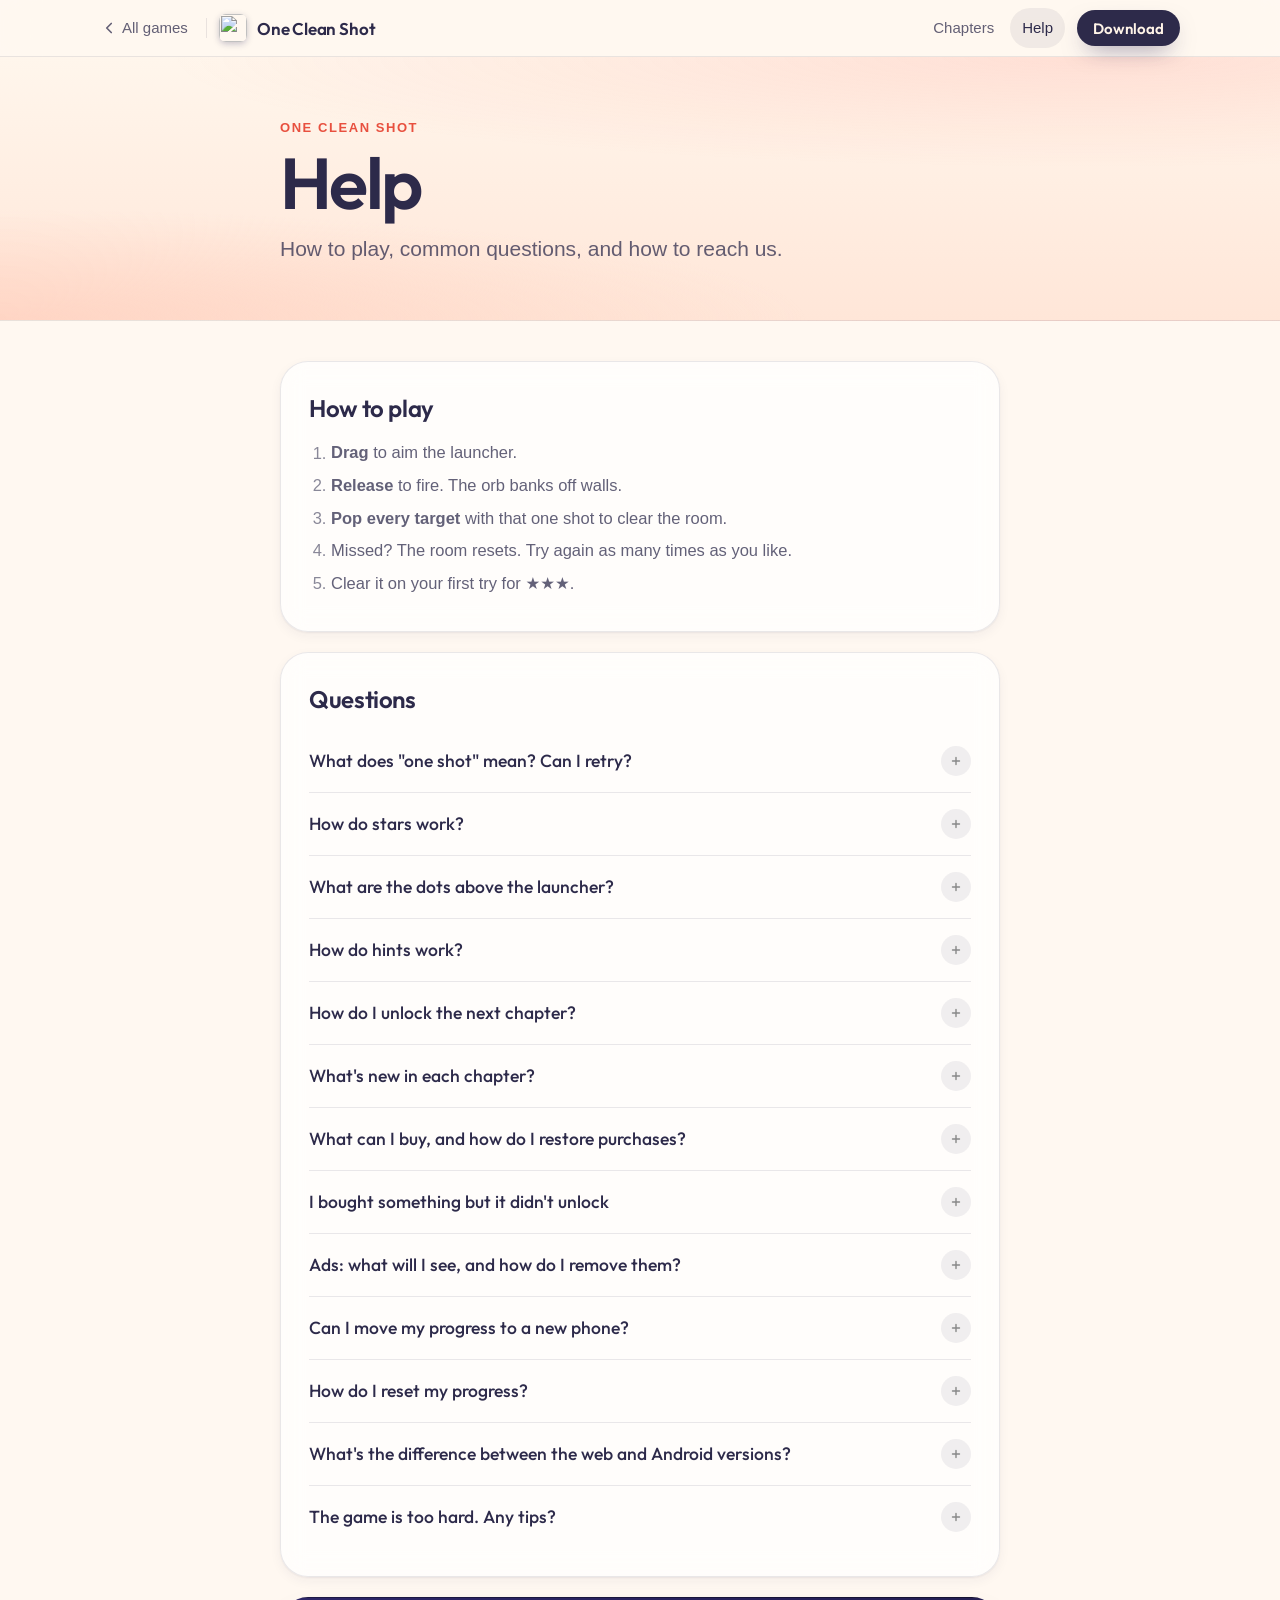
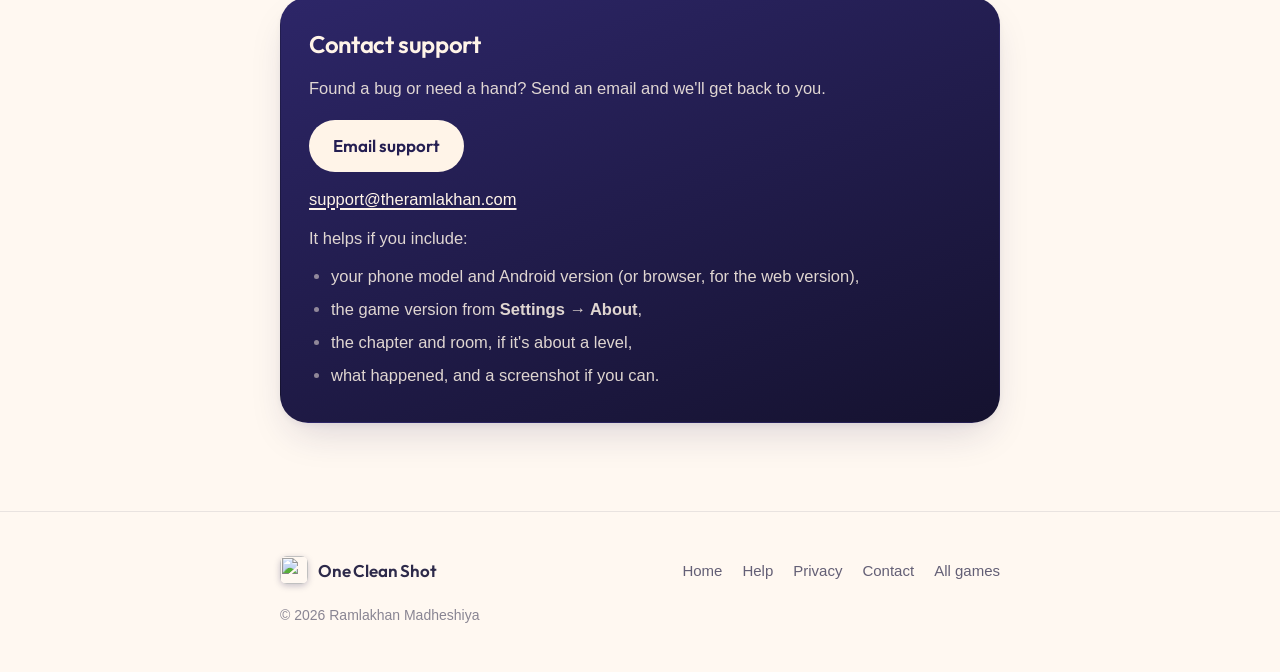
==== commit 0bd57629: "Get ready for Google Play - Support email is now support@theramlakhan.com on every page. - CI builds" ====
--- a/web/help/index.html
+++ b/web/help/index.html
@@ -159,8 +159,8 @@
       <section class="card prose inverse" id="contact" aria-labelledby="contact-h">
         <h2 id="contact-h">Contact support</h2>
         <p>Found a bug or need a hand? Send an email and we'll get back to you.</p>
-        <a class="btn" href="mailto:ramlakhanmadheshiya7@gmail.com?subject=One%20Clean%20Shot%20help">Email support</a>
-        <p class="email"><a href="mailto:ramlakhanmadheshiya7@gmail.com?subject=One%20Clean%20Shot%20help">ramlakhanmadheshiya7@gmail.com</a></p>
+        <a class="btn" href="mailto:support@theramlakhan.com?subject=One%20Clean%20Shot%20help">Email support</a>
+        <p class="email"><a href="mailto:support@theramlakhan.com?subject=One%20Clean%20Shot%20help">support@theramlakhan.com</a></p>
         <p>It helps if you include:</p>
         <ul>
           <li>your phone model and Android version (or browser, for the web version),</li>
@@ -178,7 +178,7 @@
   <div class="container narrow">
     <div class="footer-top">
       <a class="brand" href="../"><img src="../icon.svg" alt="" width="28" height="28">One Clean Shot</a>
-      <nav class="footer-links" aria-label="Site"><a href="../">Home</a> <a href="./" aria-current="page">Help</a> <a href="../privacy/">Privacy</a> <a href="mailto:ramlakhanmadheshiya7@gmail.com?subject=One%20Clean%20Shot%20help">Contact</a> <a href="/games/">All games</a></nav>
+      <nav class="footer-links" aria-label="Site"><a href="../">Home</a> <a href="./" aria-current="page">Help</a> <a href="../privacy/">Privacy</a> <a href="mailto:support@theramlakhan.com?subject=One%20Clean%20Shot%20help">Contact</a> <a href="/games/">All games</a></nav>
     </div>
     <p class="footer-meta">© 2026 Ramlakhan Madheshiya</p>
   </div>
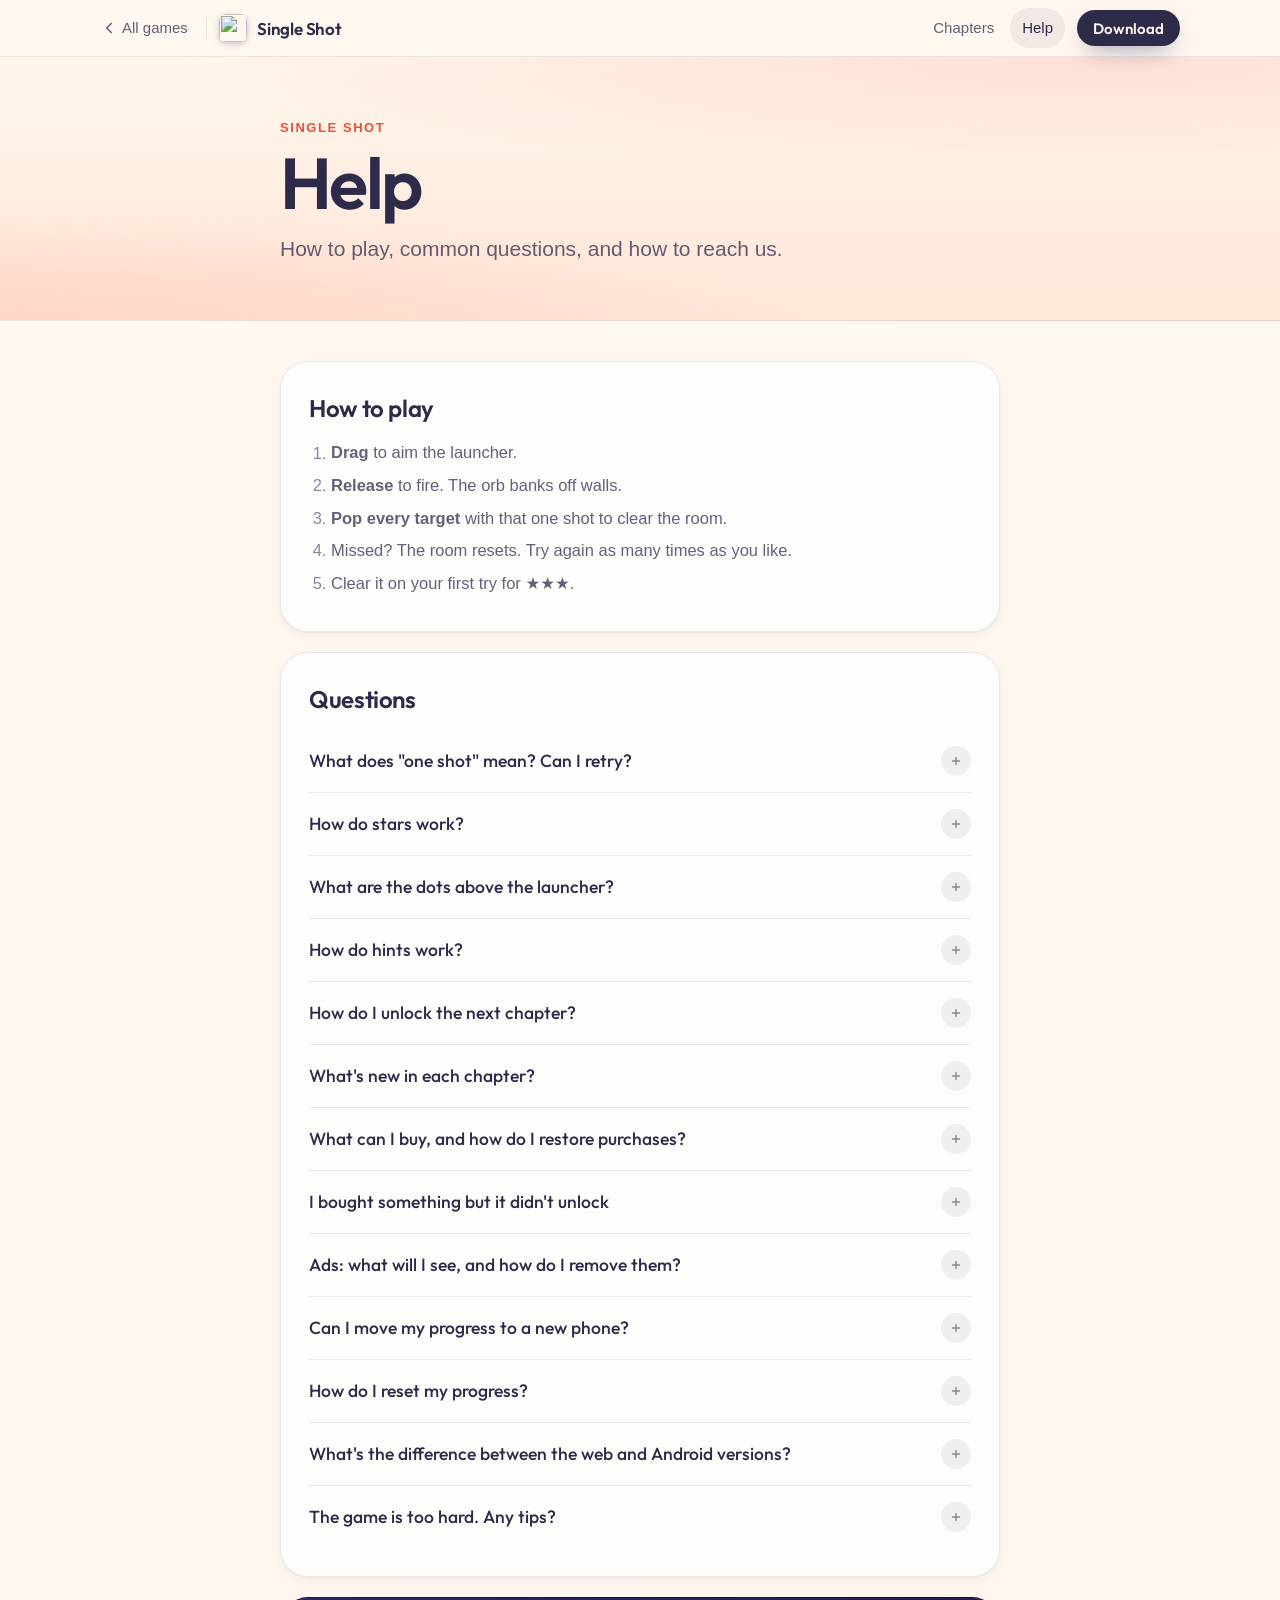
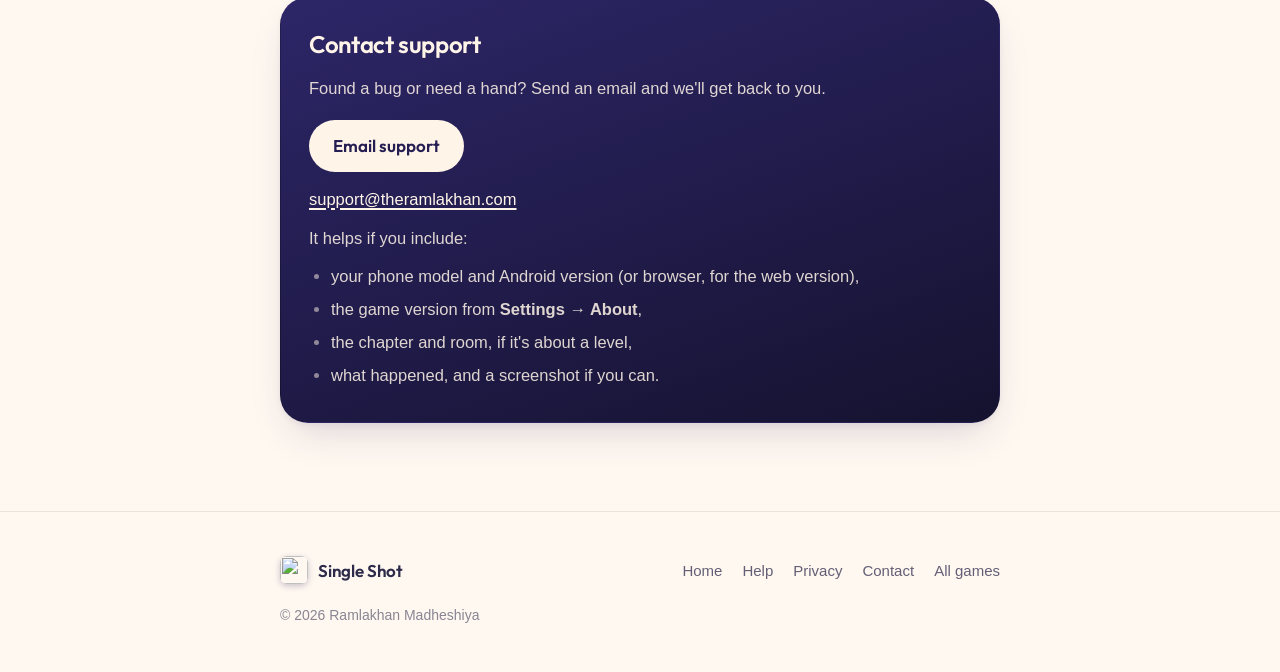
==== commit 66997b0a: "Rename the game to Single Shot (com.theramlakhan.singleshot) - New name everywhere: in the game, the" ====
--- a/web/help/index.html
+++ b/web/help/index.html
@@ -3,8 +3,8 @@
 <head>
 <meta charset="utf-8">
 <meta name="viewport" content="width=device-width, initial-scale=1, viewport-fit=cover">
-<title>Help · One Clean Shot</title>
-<meta name="description" content="How to play One Clean Shot, answers to common questions about stars, hints, chapters, purchases and ads, and how to contact support.">
+<title>Help · Single Shot</title>
+<meta name="description" content="How to play Single Shot, answers to common questions about stars, hints, chapters, purchases and ads, and how to contact support.">
 <meta name="theme-color" content="#FFF6EC" media="(prefers-color-scheme: light)">
 <meta name="theme-color" content="#241E52" media="(prefers-color-scheme: dark)">
 <link rel="icon" href="../icon.svg" type="image/svg+xml">
@@ -22,7 +22,7 @@
       <svg viewBox="0 0 24 24" fill="none" stroke="currentColor" stroke-width="2.2" stroke-linecap="round" stroke-linejoin="round" aria-hidden="true"><path d="m15 18-6-6 6-6"/></svg><span>All games</span>
     </a>
     <span class="nav-sep" aria-hidden="true"></span>
-    <a class="brand" href="../"><img src="../icon.svg" alt="" width="28" height="28">One Clean Shot</a>
+    <a class="brand" href="../"><img src="../icon.svg" alt="" width="28" height="28">Single Shot</a>
     <nav class="nav-links" aria-label="Site">
       <a href="../#chapters">Chapters</a>
       <a href="./" aria-current="page">Help</a>
@@ -34,7 +34,7 @@
 <main id="content">
   <section class="page-head">
     <div class="container narrow">
-      <p class="eyebrow">One Clean Shot</p>
+      <p class="eyebrow">Single Shot</p>
       <h1 class="h-xl">Help</h1>
       <p class="lede">How to play, common questions, and how to reach us.</p>
     </div>
@@ -89,14 +89,14 @@
           <summary>What's new in each chapter?</summary>
           <div><ul class="chips">
             <li><b class="c-dawn">Dawn</b><span>Plain walls. Learn the bank shot.</span></li>
-            <li><b class="c-drift">Drift</b><span>Platforms never stop sliding: time your release.</span></li>
             <li><b class="c-glass">Glass</b><span>Glass panes break after one bounce.</span></li>
             <li><b class="c-gate">Gate</b><span>Hit the switch to dissolve the gates.</span></li>
+            <li><b class="c-drift">Drift</b><span>Platforms never stop sliding: time your release.</span></li>
             <li><b class="c-turn">Turn</b><span>Pivot walls turn 90° when hit.</span></li>
             <li><b class="c-shift">Shift</b><span>Portals send the orb somewhere else.</span></li>
             <li><b class="c-void">Void</b><span>Dark blocks swallow the orb; round bumpers bounce it.</span></li>
+            <li><b class="c-prism">Prism</b><span>Prisms split the orb; ringed targets need two passes.</span></li>
             <li><b class="c-spark">Spark</b><span>Flying through a spark adds a bounce.</span></li>
-            <li><b class="c-prism">Prism</b><span>Prisms split the orb; ringed targets need two passes.</span></li>
           </ul></div>
         </details>
 
@@ -106,7 +106,7 @@
           <ul>
             <li><b>Complete pack</b>: everything below.</li>
             <li><b>Supporter pack</b>: no banner ads, and every hint is free.</li>
-            <li><b>Level keys</b>: open any locked room for good (₹30 each, 10% off for 5 or more; or watch a video for a free key, up to 3 a day).</li>
+            <li><b>Level keys</b>: open any locked room for good (₹30 each, 10% off for 5 or more; or watch a video for a free key, up to 5 a day).</li>
             <li><b>Orb pack</b>: extra orb styles and trails.</li>
             <li><b>Theme pack</b>: extra colour themes.</li>
             <li><b>Tip jar</b>: a thank-you, if you'd like.</li>
@@ -177,7 +177,7 @@
 <footer class="footer">
   <div class="container narrow">
     <div class="footer-top">
-      <a class="brand" href="../"><img src="../icon.svg" alt="" width="28" height="28">One Clean Shot</a>
+      <a class="brand" href="../"><img src="../icon.svg" alt="" width="28" height="28">Single Shot</a>
       <nav class="footer-links" aria-label="Site"><a href="../">Home</a> <a href="./" aria-current="page">Help</a> <a href="../privacy/">Privacy</a> <a href="mailto:support@theramlakhan.com?subject=One%20Clean%20Shot%20help">Contact</a> <a href="/games/">All games</a></nav>
     </div>
     <p class="footer-meta">© 2026 Ramlakhan Madheshiya</p>
--- a/web/assets/site.css
+++ b/web/assets/site.css
@@ -1,4 +1,4 @@
-/* One Clean Shot — shared design system for the landing, help and privacy pages. */
+/* Single Shot — shared design system for the landing, help and privacy pages. */
 
 /* ---------- Tokens ---------- */
 :root {
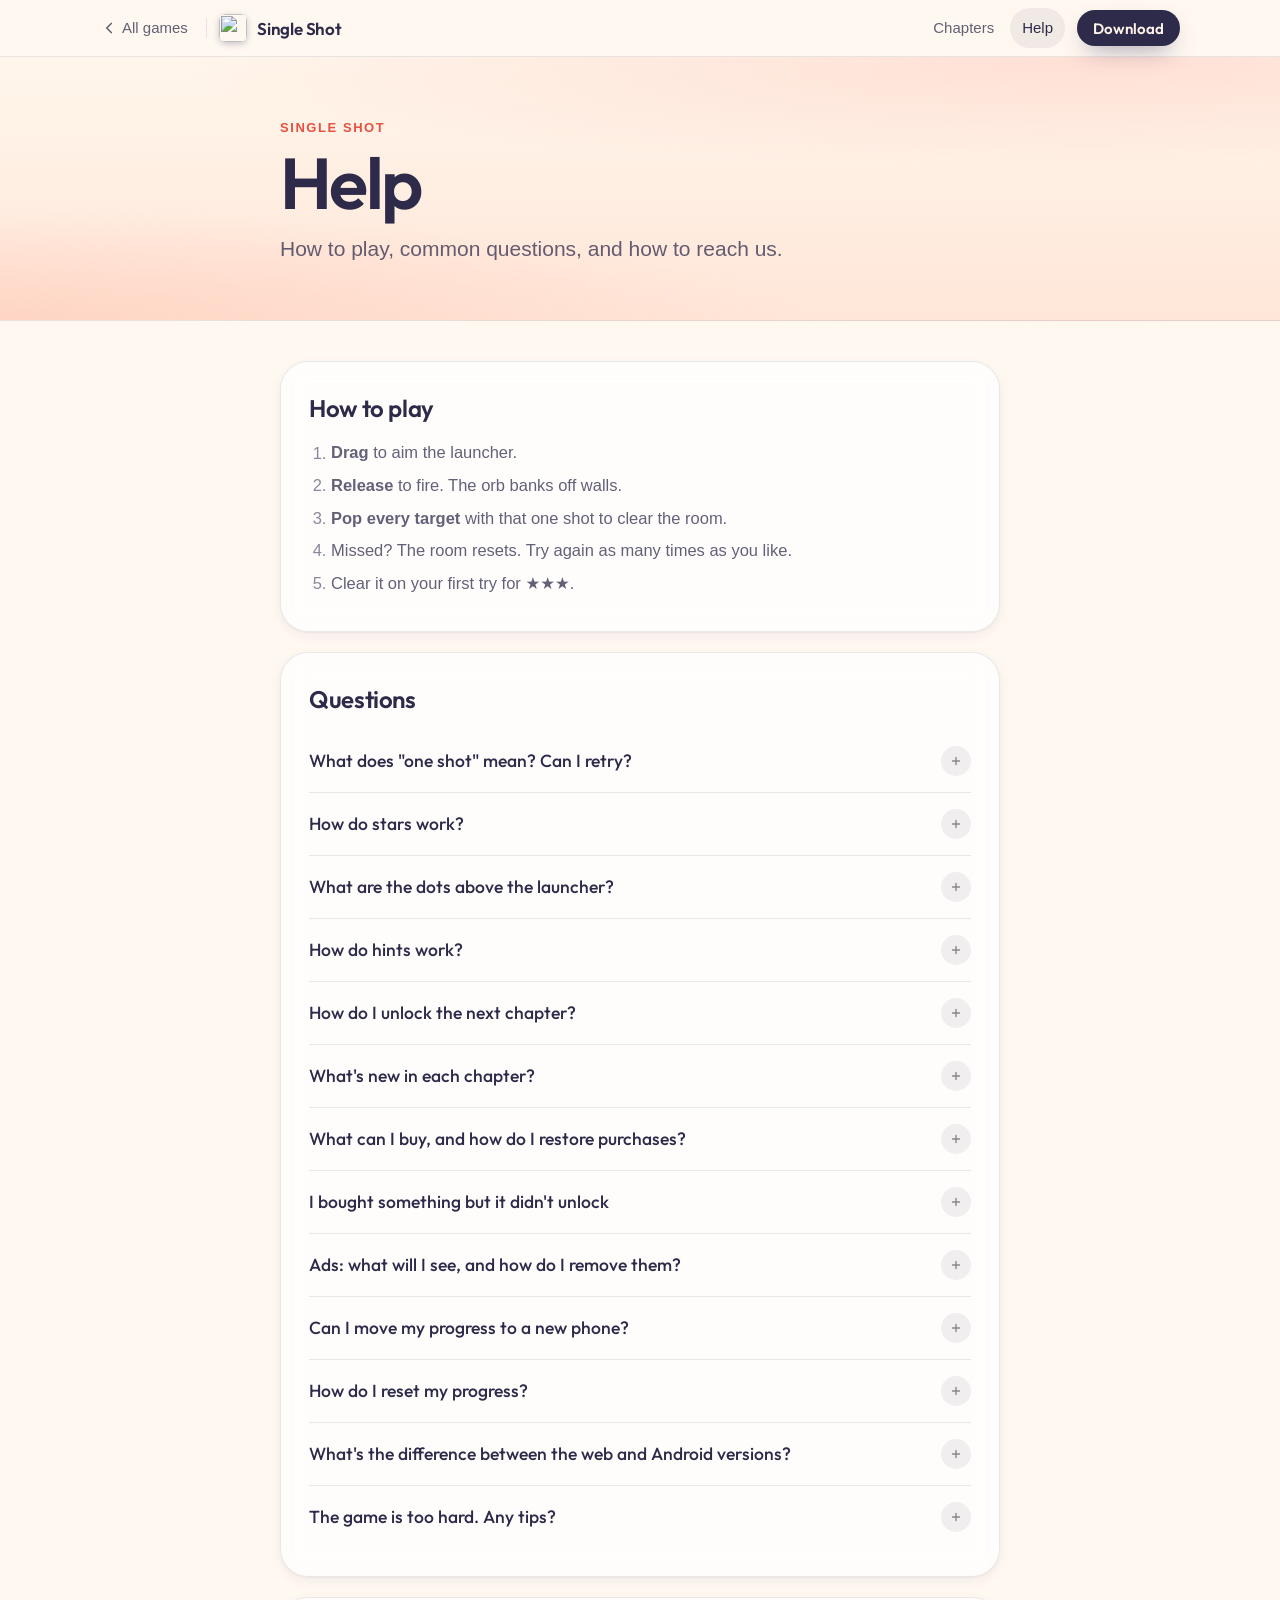
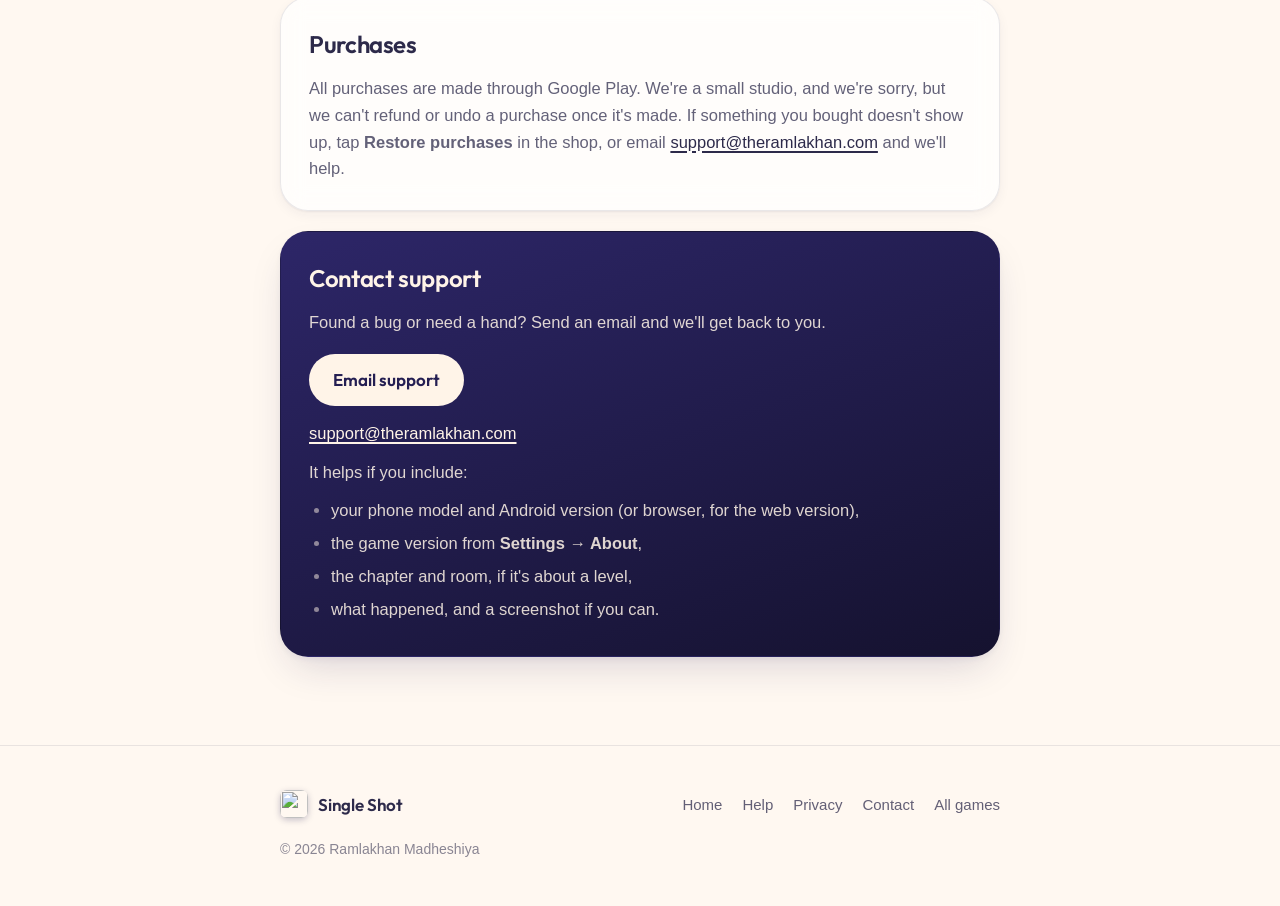
==== commit f7f3b99d: "Tip jar picker in local currency, and a humble no-refunds line - Tip jar: the typed rupee box is now" ====
--- a/web/help/index.html
+++ b/web/help/index.html
@@ -126,7 +126,7 @@
 
         <details>
           <summary>Ads: what will I see, and how do I remove them?</summary>
-          <div><p>On Android there's a small banner at the bottom, plus reward videos that only play when you choose to watch one (for a hint, a level key, or a one-hour try of the Orb or Theme pack). There are <b>never</b> full-screen interstitial ads. The <b>Supporter pack</b> or <b>Complete pack</b> removes the banner and makes every hint free. Where consent applies, you can change it any time with <b>Settings → Ad privacy choices</b>. The web version has no ads. See the <a href="../privacy/">Privacy policy</a> for details.</p></div>
+          <div><p>On Android there's a small banner at the bottom, plus reward videos that only play when you choose to watch one (for a hint, a level key, or a one-hour try of the Orb or Theme pack). After every 10 rooms you clear, one full-screen ad may show when you tap Next, never in the middle of a room. The <b>Supporter pack</b> or <b>Complete pack</b> removes all ads and makes every hint free. Where consent applies, you can change it any time with <b>Settings → Ad privacy choices</b>. The web version has no ads. See the <a href="../privacy/">Privacy policy</a> for details.</p></div>
         </details>
 
         <details>
@@ -141,7 +141,7 @@
 
         <details>
           <summary>What's the difference between the web and Android versions?</summary>
-          <div><p>Same rooms and rules. The web version has no ads and no purchases, and saves progress in your browser, so clearing site data erases it. The Android app adds the optional shop and shows a small banner ad.</p></div>
+          <div><p>Same rooms and rules. The web version has no ads and no purchases, and saves progress in your browser, so clearing site data erases it. The Android app adds the optional shop and shows ads.</p></div>
         </details>
 
         <details>
@@ -154,6 +154,11 @@
             <li>Explore: 15 clears open the next chapter, so a tough room late in a chapter never blocks you.</li>
           </ul></div>
         </details>
+      </section>
+
+      <section class="card prose" aria-labelledby="purchases">
+        <h2 id="purchases">Purchases</h2>
+        <p>All purchases are made through Google Play. We're a small studio, and we're sorry, but we can't refund or undo a purchase once it's made. If something you bought doesn't show up, tap <strong>Restore purchases</strong> in the shop, or email <a href="mailto:support@theramlakhan.com">support@theramlakhan.com</a> and we'll help.</p>
       </section>
 
       <section class="card prose inverse" id="contact" aria-labelledby="contact-h">
